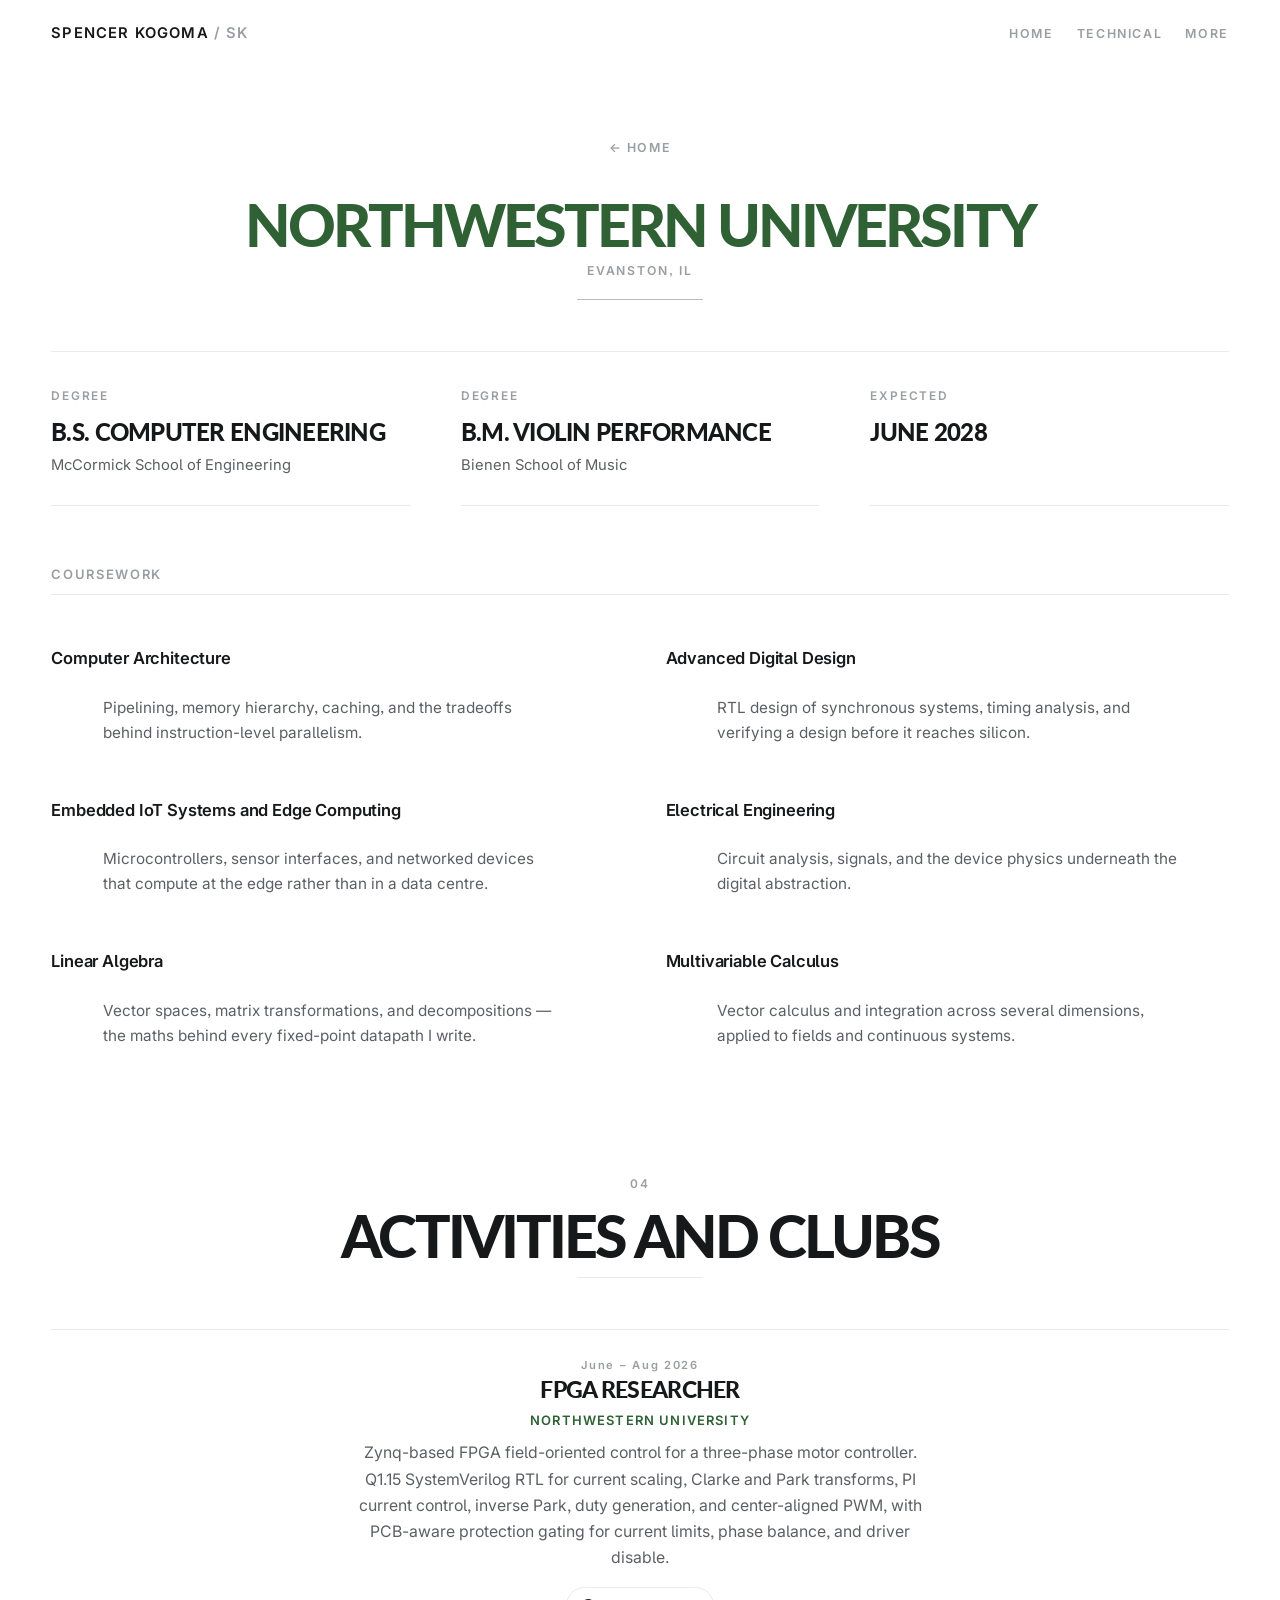
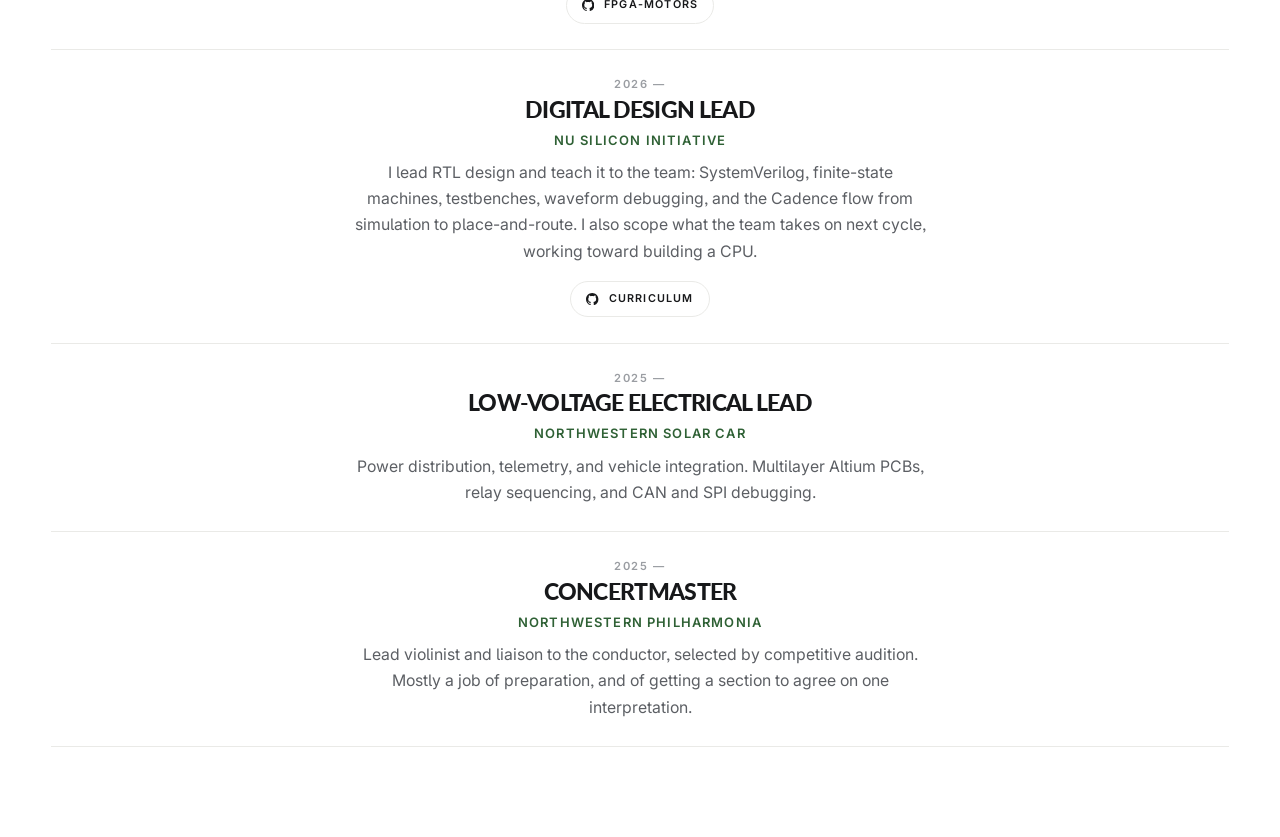
==== background.html @ 60d6af29 "Sharpen the motor-control write-up Name the pipeline explicitly rather than describing it generally," ====
<!DOCTYPE html>
<html lang="en">
<head>
<meta charset="utf-8">
<meta name="viewport" content="width=device-width, initial-scale=1">
<title>Northwestern &amp; Background &mdash; Spencer Kogoma</title>
<meta name="description" content="What Spencer Kogoma studies and does at Northwestern: degrees, GPA, coursework, clubs, and roles.">
<meta name="theme-color" content="#ffffff">
<link rel="icon" href="data:image/svg+xml,%3Csvg xmlns='http://www.w3.org/2000/svg' viewBox='0 0 64 64'%3E%3Crect width='64' height='64' rx='16' fill='%232f6135'/%3E%3Ctext x='32' y='42' font-family='monospace' font-size='24' font-weight='700' fill='%23ffffff' text-anchor='middle'%3ESK%3C/text%3E%3C/svg%3E">
<link rel="preconnect" href="https://fonts.googleapis.com">
<link rel="preconnect" href="https://fonts.gstatic.com" crossorigin>
<link href="https://fonts.googleapis.com/css2?family=Inter:wght@400;500;600;700&family=Lato:wght@700;900&display=swap" rel="stylesheet">
<link rel="stylesheet" href="assets/site.css?v=7656ac37">
</head>
<body>
<div class="bar" aria-hidden="true"><span id="bar"></span></div>

<header class="head" id="head">
  <div class="shell head-in">
    <a href="index.html" class="mark">SPENCER KOGOMA <i>/ SK</i></a>
    <nav aria-label="Sections">
      <a href="index.html#home">Home</a>
      <a href="index.html#technical">Technical</a>
      <a href="index.html#more">More</a>
    </nav>
  </div>
</header>

<main>
  <section class="sec page-sec">
    <div class="shell">
      <a class="back" href="index.html">&larr; Home</a>
    </div>
  </section>

  <section class="sec sec-flush">
    <div class="shell">
      <div class="sec-head nu-head rv">
        <h2>Northwestern University</h2>
        <p class="nu-place">Evanston, IL</p>
        <span class="line"></span>
      </div>

      <div class="edu-grid rv">
        <div class="edu-card">
          <span class="label">Degree</span>
          <h3>B.S. Computer Engineering</h3>
          <p>McCormick School of Engineering</p>
        </div>
        <div class="edu-card">
          <span class="label">Degree</span>
          <h3>B.M. Violin Performance</h3>
          <p>Bienen School of Music</p>
        </div>
        <div class="edu-card">
          <span class="label">Expected</span>
          <h3>June 2028</h3>
        </div>
      </div>

      <div class="nu-block rv">
        <h3 class="nu-sub">Coursework</h3>
        <div class="courses">
          <div class="course">
            <h4>Computer Architecture</h4>
            <p>Pipelining, memory hierarchy, caching, and the tradeoffs behind instruction-level parallelism.</p>
          </div>
          <div class="course">
            <h4>Advanced Digital Design</h4>
            <p>RTL design of synchronous systems, timing analysis, and verifying a design before it reaches silicon.</p>
          </div>
          <div class="course">
            <h4>Embedded IoT Systems and Edge Computing</h4>
            <p>Microcontrollers, sensor interfaces, and networked devices that compute at the edge rather than in a data centre.</p>
          </div>
          <div class="course">
            <h4>Electrical Engineering</h4>
            <p>Circuit analysis, signals, and the device physics underneath the digital abstraction.</p>
          </div>
          <div class="course">
            <h4>Linear Algebra</h4>
            <p>Vector spaces, matrix transformations, and decompositions &mdash; the maths behind every fixed-point datapath I write.</p>
          </div>
          <div class="course">
            <h4>Multivariable Calculus</h4>
            <p>Vector calculus and integration across several dimensions, applied to fields and continuous systems.</p>
          </div>
        </div>
      </div>

    </div>
  </section>

  <section class="sec sec-flush">
    <div class="shell">
      <div class="sec-head rv">
        <span class="label">04</span>
        <h2>Activities and clubs</h2>
        <span class="line"></span>
      </div>

      <ul class="hist rv">
        <li>
          <span class="when">June &ndash; Aug 2026</span>
          <div>
            <h3>FPGA Researcher</h3>
            <p class="org">Northwestern University</p>
            <p>Zynq-based FPGA field-oriented control for a three-phase motor controller. Q1.15 SystemVerilog RTL for current scaling, Clarke and Park transforms, PI current control, inverse Park, duty generation, and center-aligned PWM, with PCB-aware protection gating for current limits, phase balance, and driver disable.</p>
            <a class="gh gh-sm" href="https://github.com/spenchh/fpga-motors" target="_blank" rel="noopener noreferrer"><svg viewBox="0 0 16 16" aria-hidden="true"><path d="M8 0C3.58 0 0 3.58 0 8c0 3.54 2.29 6.53 5.47 7.59.4.07.55-.17.55-.38 0-.19-.01-.82-.01-1.49-2.01.37-2.53-.49-2.69-.94-.09-.23-.48-.94-.82-1.13-.28-.15-.68-.52-.01-.53.63-.01 1.08.58 1.23.82.72 1.21 1.87.87 2.33.66.07-.52.28-.87.51-1.07-1.78-.2-3.64-.89-3.64-3.95 0-.87.31-1.59.82-2.15-.08-.2-.36-1.02.08-2.12 0 0 .67-.21 2.2.82.64-.18 1.32-.27 2-.27s1.36.09 2 .27c1.53-1.04 2.2-.82 2.2-.82.44 1.1.16 1.92.08 2.12.51.56.82 1.27.82 2.15 0 3.07-1.87 3.75-3.65 3.95.29.25.54.73.54 1.48 0 1.07-.01 1.93-.01 2.2 0 .21.15.46.55.38A8.01 8.01 0 0 0 16 8c0-4.42-3.58-8-8-8z"/></svg> fpga-motors</a>
          </div>
        </li>
        <li>
          <span class="when">2026 &mdash;</span>
          <div>
            <h3>Digital Design Lead</h3>
            <p class="org">NU Silicon Initiative</p>
            <p>I lead RTL design and teach it to the team: SystemVerilog, finite-state machines, testbenches, waveform debugging, and the Cadence flow from simulation to place-and-route. I also scope what the team takes on next cycle, working toward building a CPU.</p>
            <a class="gh gh-sm" href="https://github.com/Northwestern-Silicats/digital-design-onboarding" target="_blank" rel="noopener noreferrer"><svg viewBox="0 0 16 16" aria-hidden="true"><path d="M8 0C3.58 0 0 3.58 0 8c0 3.54 2.29 6.53 5.47 7.59.4.07.55-.17.55-.38 0-.19-.01-.82-.01-1.49-2.01.37-2.53-.49-2.69-.94-.09-.23-.48-.94-.82-1.13-.28-.15-.68-.52-.01-.53.63-.01 1.08.58 1.23.82.72 1.21 1.87.87 2.33.66.07-.52.28-.87.51-1.07-1.78-.2-3.64-.89-3.64-3.95 0-.87.31-1.59.82-2.15-.08-.2-.36-1.02.08-2.12 0 0 .67-.21 2.2.82.64-.18 1.32-.27 2-.27s1.36.09 2 .27c1.53-1.04 2.2-.82 2.2-.82.44 1.1.16 1.92.08 2.12.51.56.82 1.27.82 2.15 0 3.07-1.87 3.75-3.65 3.95.29.25.54.73.54 1.48 0 1.07-.01 1.93-.01 2.2 0 .21.15.46.55.38A8.01 8.01 0 0 0 16 8c0-4.42-3.58-8-8-8z"/></svg> Curriculum</a>
          </div>
        </li>
        <li>
          <span class="when">2025 &mdash;</span>
          <div>
            <h3>Low-Voltage Electrical Lead</h3>
            <p class="org">Northwestern Solar Car</p>
            <p>Power distribution, telemetry, and vehicle integration. Multilayer Altium PCBs, relay sequencing, and CAN and SPI debugging.</p>
          </div>
        </li>
        <li>
          <span class="when">2025 &mdash;</span>
          <div>
            <h3>Concertmaster</h3>
            <p class="org">Northwestern Philharmonia</p>
            <p>Lead violinist and liaison to the conductor, selected by competitive audition. Mostly a job of preparation, and of getting a section to agree on one interpretation.</p>
          </div>
        </li>
      </ul>
    </div>
  </section>
</main>


<script src="assets/site.js?v=e14a26b7"></script>
</body>
</html>
---- assets/site.css ----
/* ============================================================
   TOKENS
   ============================================================ */
:root{
  --bg:#ffffff;
  --bg-soft:#fbfbfa;
  --card:#ffffff;
  --panel:#ffffff;
  --panel-strong:#fbfbfa;
  --line:#eaeae7;
  --line-strong:rgba(20,21,18,.16);
  --text:#17181a;
  --text-soft:#5c5f64;
  --text-dim:#9a9da2;
  /* green is an accent, not a theme: hover states, links, status */
  --green:#2f6135;
  --green-deep:#123816;
  --shadow:0 10px 30px rgba(20,21,18,.045);
  --shadow-lift:0 20px 56px rgba(20,21,18,.08);

  --sans:"Inter",system-ui,-apple-system,"Segoe UI",Helvetica,sans-serif;
  --display:"Lato","Inter",system-ui,Helvetica,sans-serif;

  --head-h:4.75rem;
  --shell:78rem;
  --gutter:clamp(1.15rem,4vw,3rem);
  --radius:1.9rem;
  --radius-sm:.875rem;
  --ease:cubic-bezier(.16,1,.3,1);
  --spring:cubic-bezier(.22,1.4,.36,1);
  color-scheme:light;
}

/* ============================================================
   BASE  —  fluid root so every rem-based size tracks the viewport
   ============================================================ */
*,*::before,*::after{box-sizing:border-box}
html{
  font-size:clamp(14.5px,0.42vw + 13.4px,18px);
  scroll-behavior:smooth;
  -webkit-text-size-adjust:100%;
}
body{
  margin:0;
  background:var(--bg);
  color:var(--text);
  font-family:var(--sans);
  font-size:1rem;
  font-feature-settings:"cv05" 1,"ss03" 1;
  line-height:1.7;
  -webkit-font-smoothing:antialiased;
  overflow-x:hidden;
}
h1,h2,h3{margin:0;font-family:var(--sans);font-weight:600;letter-spacing:-.03em;line-height:1.15}
p{margin:0}
ul{margin:0;padding:0;list-style:none}
a{color:inherit;text-decoration:none}
:focus-visible{outline:2px solid var(--green);outline-offset:.25rem;border-radius:.15rem}

.shell{width:100%;max-width:var(--shell);margin-inline:auto;padding-inline:var(--gutter)}

.label{
  font-family:var(--sans);font-size:.66rem;font-weight:600;
  letter-spacing:.15em;text-transform:uppercase;color:var(--text-dim);
}

/* ============================================================
   HEADER
   ============================================================ */
.bar{position:fixed;top:0;left:0;right:0;height:.15rem;z-index:60}
.bar span{display:block;height:100%;width:0;background:var(--green)}

.head{
  position:sticky;top:0;z-index:50;
  background:var(--bg);
  background:color-mix(in srgb,var(--bg) 82%,transparent);
  backdrop-filter:blur(14px) saturate(.9);
  -webkit-backdrop-filter:blur(14px) saturate(.9);
  border-bottom:1px solid transparent;
  transition:border-color .4s var(--ease);
}
.head.on{border-bottom-color:var(--line)}
.head-in{display:flex;align-items:center;gap:clamp(1rem,3vw,1.75rem);min-height:3.75rem;padding-block:.5rem}
.mark{
  font-family:var(--sans);font-size:.82rem;font-weight:600;letter-spacing:.08em;
  margin-right:auto;color:var(--text);white-space:nowrap;
}
.mark i{font-style:normal;color:var(--text-dim)}
.head nav{display:flex;flex-wrap:wrap;gap:clamp(.7rem,1.8vw,1.4rem)}
.head nav a{
  position:relative;
  font-size:.69rem;font-weight:600;letter-spacing:.13em;
  text-transform:uppercase;color:var(--text-dim);
  transition:color .3s var(--ease);
}
.head nav a::after{
  content:"";position:absolute;left:0;right:0;bottom:-.35rem;height:1px;
  background:rgba(23,24,26,.25);transform:scaleX(0);transform-origin:left;
  transition:transform .5s var(--ease);
}
.head nav a:hover,.head nav a[aria-current="true"]{color:var(--text)}
.head nav a:hover::after,.head nav a[aria-current="true"]::after{transform:none}
@media(max-width:46rem){.head nav{display:none}}

/* ============================================================
   HERO
   ============================================================ */
.hero{
  min-height:calc(100vh - var(--head-h));
  min-height:calc(100svh - var(--head-h));
  display:flex;flex-direction:column;justify-content:center;
  padding-block:clamp(1.4rem,5vh,3.5rem);
}
.hero > .shell{width:100%}
.now{
  display:inline-flex;align-items:center;gap:.6rem;background:var(--card);
  font-size:.7rem;font-weight:600;letter-spacing:.12em;
  text-transform:uppercase;color:var(--text-soft);
  padding:.45rem .9rem .45rem .7rem;border:1px solid var(--line);
  border-radius:999px;background:var(--panel);
  transition:border-color .45s var(--ease),color .45s var(--ease),transform .45s var(--spring);
}
.now:hover{border-color:var(--line-strong);color:var(--text);transform:translateY(-.15rem)}
.now img{width:1.15rem;height:1.15rem;border-radius:.25rem;object-fit:contain;background:var(--card)}
.pip{width:.4rem;height:.4rem;border-radius:50%;background:var(--green);flex:none;position:relative}
.pip::after{
  content:"";position:absolute;inset:-.25rem;border-radius:50%;
  border:1px solid var(--green);opacity:.5;
  animation:ping 2.8s var(--ease) infinite;
}
@keyframes ping{0%{transform:scale(.5);opacity:.6}70%{transform:scale(1.7);opacity:0}100%{opacity:0}}

/* name — masked lines, per-character spring reveal */
.name{
  margin-top:clamp(1.4rem,3vw,2.2rem);
  font-family:var(--display);font-weight:900;text-transform:uppercase;
  font-size:clamp(2.7rem,9.5vw,6.6rem);
  letter-spacing:-.055em;line-height:.9;color:var(--text);
}
.name .ln{
  display:block;overflow:hidden;
  /* room for descenders and for the spring overshoot, without adding layout space */
  padding:.22em 0 .2em;margin:-.22em 0 -.2em;
}
.name .ln.dim{color:#c9cbce}
.name .ch{
  display:inline-block;white-space:pre;
  transform:translateY(105%) rotate(5deg);
  transform-origin:0 100%;
  transition:transform 1s var(--spring);
}
.name.go .ch{transform:none}

/* intro + rotating role */
.intro{
  margin-top:clamp(1.4rem,3vw,2.2rem);max-width:46ch;
  font-size:clamp(1rem,.35vw + .95rem,1.2rem);color:var(--text-soft);
}

/* index */
.index{margin-top:clamp(3rem,8vh,5.5rem);border-top:1px solid var(--line)}
.index a{
  position:relative;display:flex;align-items:baseline;gap:clamp(.75rem,2vw,1.2rem);
  padding:clamp(.8rem,2vw,1.15rem) 0;border-bottom:1px solid var(--line);
  transition:padding-left .55s var(--spring);
}
.index a::after,.row-link::after{
  content:"";position:absolute;left:0;bottom:-1px;height:1px;width:100%;
  background:rgba(23,24,26,.18);transform:scaleX(0);transform-origin:left;
  transition:transform .7s var(--ease);
}
.index a:hover::after,.row-link:hover::after{transform:none}
.index a:hover{padding-left:.85rem}
.index .n{
  font-size:.69rem;font-weight:600;letter-spacing:.13em;color:var(--text-dim);flex:none;
  transition:color .4s var(--ease),transform .5s var(--spring);
}
.index a:hover .n{color:var(--green);transform:scale(1.25)}
.index .t{font-size:clamp(1.05rem,1.6vw,1.5rem);letter-spacing:-.02em;margin-right:auto}
.index .d{font-size:.69rem;font-weight:500;letter-spacing:.09em;color:var(--text-dim);text-align:right}
@media(max-width:34rem){.index .d{display:none}}

/* ============================================================
   SECTIONS
   ============================================================ */
.sec{padding-block:clamp(3.8rem,10vh,8rem);scroll-margin-top:4.5rem}
.sec-head{display:flex;align-items:baseline;gap:clamp(.75rem,2vw,1.2rem);margin-bottom:clamp(1.8rem,4vw,2.9rem)}
.sec-head h2{font-family:var(--display);font-weight:900;text-transform:uppercase;font-size:clamp(1.9rem,4.6vw,3.4rem);letter-spacing:-.05em;line-height:.95;color:var(--text)}
.sec-head .label{flex:none;transition:transform .7s var(--spring),color .5s var(--ease)}
.sec-head.in .label{color:var(--green)}
.sec-head .line{flex:1;height:1px;background:var(--line);position:relative;overflow:hidden}
.sec-head .line::after{
  content:"";position:absolute;inset:0;background:rgba(23,24,26,.22);
  transform:scaleX(0);transform-origin:left;
  transition:transform 1.5s var(--ease);
}
.sec-head.in .line::after{transform:none}

.lede{max-width:56ch;color:var(--text-soft);margin-bottom:clamp(1.6rem,3.5vw,2.5rem)}

/* panels */
.panel{
  position:relative;overflow:hidden;
  border:1px solid var(--line);border-radius:var(--radius);
  background:var(--panel);padding:clamp(1.4rem,3.4vw,2.4rem);
  box-shadow:var(--shadow);
  transition:transform .55s var(--spring),box-shadow .55s var(--ease),border-color .45s var(--ease);
}
.panel:hover{transform:translateY(-.3rem);box-shadow:var(--shadow-lift);border-color:var(--line-strong)}
.panel + .panel{margin-top:1.4rem}
.panel-top{display:flex;flex-wrap:wrap;align-items:baseline;gap:.6rem 1.2rem;margin-bottom:1rem}
.panel-top h3{font-size:clamp(1.15rem,2.2vw,1.55rem);letter-spacing:-.03em;margin-right:auto}
.panel p{color:var(--text-soft);max-width:70ch}
.panel p + p{margin-top:.9rem}
.note{
  margin-top:1.4rem;padding-top:1.1rem;border-top:1px solid var(--line);
  font-size:.86rem;line-height:1.8;color:var(--text-dim);
}
.note b{color:var(--text-soft);font-weight:600}

/* disclosure rows */
.rows{border-top:1px solid var(--line)}
.row{border-bottom:1px solid var(--line)}
.row summary{
  position:relative;display:flex;align-items:baseline;gap:clamp(.75rem,2vw,1.2rem);
  padding:clamp(.9rem,2.2vw,1.3rem) 0;cursor:pointer;list-style:none;
  transition:padding-left .55s var(--spring);
}
.row summary::-webkit-details-marker{display:none}
.row summary:hover{padding-left:.85rem}
.row .n{
  font-size:.69rem;font-weight:600;letter-spacing:.13em;color:var(--text-dim);flex:none;
  transition:color .4s var(--ease),transform .5s var(--spring);
}
.row summary:hover .n,.row[open] .n{color:var(--green);transform:scale(1.25)}
.row h3{font-size:clamp(1.02rem,1.7vw,1.35rem);letter-spacing:-.02em;margin-right:auto}
.row .meta{font-size:.69rem;font-weight:500;letter-spacing:.09em;color:var(--text-dim);flex:none}
.row .sign{
  font-size:1rem;color:var(--text-dim);flex:none;line-height:1;
  transition:transform .6s var(--spring),color .4s var(--ease);
}
.row[open] .sign{transform:rotate(135deg) scale(1.15);color:var(--green)}
.row-body{padding:.15rem 0 clamp(1.4rem,3vw,2rem);display:grid;gap:clamp(1.3rem,3vw,1.8rem)}
@media(min-width:54rem){.row-body{grid-template-columns:minmax(0,1.4fr) minmax(0,.85fr);gap:clamp(2rem,4vw,3rem)}}
.row-body p{color:var(--text-soft);max-width:62ch}
.row-body ul.pts{margin-top:1rem;display:grid;gap:.7rem}
.row-body ul.pts li{
  position:relative;padding-left:1.2rem;color:var(--text-soft);font-size:.94rem;line-height:1.7;
}
.row-body ul.pts li::before{
  content:"";position:absolute;left:0;top:.72em;width:.55rem;height:1px;background:var(--line-strong);
}
.spec{display:grid;gap:0;align-content:start}
.spec div{padding:.7rem 0;border-bottom:1px solid var(--line)}
.spec div:first-child{padding-top:0}
.spec dt{font-size:.63rem;font-weight:600;letter-spacing:.13em;text-transform:uppercase;color:var(--text-dim)}
.spec dd{margin:.3rem 0 0;font-size:.9rem;color:var(--text-soft)}
.spec a{color:var(--green);border-bottom:1px solid rgba(47,97,53,.32);word-break:break-word}
.spec a:hover{border-bottom-color:var(--green)}
.out{
  display:inline-flex;align-items:center;gap:.5rem;margin-top:1.4rem;
  font-size:.7rem;font-weight:600;letter-spacing:.12em;text-transform:uppercase;
  color:var(--green);border-bottom:1px solid rgba(47,97,53,.32);padding-bottom:.2rem;
  transition:border-color .4s var(--ease),transform .5s var(--spring);
}
.out:hover{border-bottom-color:var(--green);transform:translateX(.3rem)}

/* stack */
.stack{display:grid;gap:clamp(1.6rem,4vw,2.6rem)}
@media(min-width:40rem){.stack{grid-template-columns:repeat(2,minmax(0,1fr))}}
@media(min-width:58rem){.stack{grid-template-columns:repeat(3,minmax(0,1fr))}}
.stack h3{font-size:.95rem;letter-spacing:-.01em;margin-bottom:.9rem;padding-bottom:.7rem;border-bottom:1px solid var(--line)}
.stack li{font-size:.92rem;line-height:2;color:var(--text-soft)}

/* background */
.hist{border-top:1px solid var(--line)}
.hist li{
  display:grid;gap:.25rem;padding:clamp(1rem,2.4vw,1.4rem) 0;border-bottom:1px solid var(--line);
  transition:padding-left .55s var(--spring);
}
.hist li:hover{padding-left:.85rem}
@media(min-width:48rem){
  .hist li{grid-template-columns:minmax(7rem,9.5rem) minmax(0,1fr);gap:0 clamp(1.4rem,3vw,2.2rem);align-items:baseline}
}
.hist .when{font-size:.69rem;font-weight:600;letter-spacing:.11em;color:var(--text-dim)}
.hist h3{font-size:1rem;letter-spacing:-.01em}
.hist .org{font-size:.78rem;font-weight:600;letter-spacing:.03em;color:var(--text-soft);margin-top:.3rem}
.hist p{margin-top:.6rem;color:var(--text-soft);font-size:.92rem;max-width:64ch}

/* contact */
.contact{padding-block:clamp(4.5rem,12vh,9rem);border-top:1px solid var(--line)}
.contact h2{font-family:var(--display);font-weight:900;text-transform:uppercase;font-size:clamp(2.2rem,6vw,4.2rem);letter-spacing:-.055em;line-height:.92;color:var(--text);margin-top:1.2rem}
.contact p{margin-top:1.4rem;max-width:52ch;color:var(--text-soft)}

footer{padding-block:2rem;border-top:1px solid var(--line)}
.foot{display:flex;flex-wrap:wrap;justify-content:space-between;gap:.75rem}
.foot span{font-size:.69rem;font-weight:500;letter-spacing:.11em;color:var(--text-dim)}

/* ============================================================
   MOTION
   ============================================================ */
.rv{
  opacity:0;transform:translateY(2rem) scale(.985);
  transition:opacity .8s var(--ease),transform .95s var(--spring);
}
.rv.in{opacity:1;transform:none}
.wr > span{
  display:inline-block;opacity:0;transform:translateY(.7em) rotate(2deg);
  transition:opacity .65s var(--ease),transform .8s var(--spring);
}
.wr.in > span{opacity:1;transform:none}

@media(prefers-reduced-motion:reduce){
  html{scroll-behavior:auto}
  .rv,.wr > span{opacity:1;transform:none;transition:none}
  .name .ch{transform:none;transition:none}
  .pip::after{animation:none}
  .rot{height:auto;overflow:visible}
  .rot-i b + b{display:none}
  .rot-i b[data-off]{opacity:1;filter:none}
  *{transition-duration:.01ms!important}
}

/* ============================================================
   ROTATING DISPLAY BAND
   ============================================================ */
.band{
  margin-top:clamp(2.5rem,6vh,4rem);
  text-align:center;
  padding-block:clamp(1.5rem,4vh,2.5rem);
  border-top:1px solid var(--line);
  border-bottom:1px solid var(--line);
}
.band .label{display:block;margin-bottom:clamp(.5rem,1.5vw,.9rem)}
.rot{
  display:inline-block;position:relative;vertical-align:top;
  overflow:hidden;height:1.28em;
  font-size:clamp(2rem,6.4vw,4.3rem);
  font-weight:700;letter-spacing:-.045em;line-height:1.28;
}
.rot-i{display:block;position:relative;transition:transform .62s var(--spring)}
.rot-i b{
  display:block;height:1.28em;line-height:1.28em;font-weight:600;
  padding-inline:.06em;color:var(--green);white-space:nowrap;
  transition:opacity .4s var(--ease),filter .4s var(--ease);
}
.rot-i b[data-off]{opacity:.18;filter:blur(.07em)}

/* ============================================================
   WORK ROWS AS LINKS
   ============================================================ */
.rows{border-top:1px solid var(--line)}
.row-link{
  position:relative;display:flex;align-items:baseline;
  gap:clamp(.75rem,2vw,1.2rem);
  padding:clamp(1rem,2.6vw,1.5rem) 0;
  border-bottom:1px solid var(--line);
  transition:padding-left .55s var(--spring);
}
.row-link::after{
  content:"";position:absolute;left:0;bottom:-1px;height:1px;width:100%;
  background:rgba(23,24,26,.18);transform:scaleX(0);transform-origin:left;
  transition:transform .7s var(--ease);
}
.row-link:hover::after{transform:none}
.row-link:hover{padding-left:.85rem}
.row-link .n{
  font-size:.69rem;font-weight:600;letter-spacing:.13em;color:var(--text-dim);flex:none;
  transition:color .4s var(--ease),transform .5s var(--spring);
}
.row-link:hover .n{color:var(--green);transform:scale(1.25)}
.row-link h3{font-size:clamp(1.05rem,1.9vw,1.45rem);letter-spacing:-.02em;margin-right:auto}
.row-link .meta{font-size:.69rem;font-weight:500;letter-spacing:.09em;color:var(--text-dim);flex:none}
.row-link .ar{
  font-size:.95rem;color:var(--text-dim);flex:none;
  transition:transform .5s var(--spring),color .4s var(--ease);
}
.row-link:hover .ar{transform:translateX(.35rem);color:var(--green)}
@media(max-width:38rem){.row-link .meta{display:none}}


/* ============================================================
   PROJECT PAGES
   ============================================================ */
.back{
  display:inline-flex;align-items:center;gap:.5rem;
  font-size:.69rem;font-weight:600;letter-spacing:.13em;text-transform:uppercase;
  color:var(--text-dim);
  transition:color .4s var(--ease),transform .5s var(--spring);
}
.back:hover{color:var(--green);transform:translateX(-.25rem)}

.ph{padding-block:clamp(2.5rem,8vh,4.5rem) clamp(2rem,5vh,3rem)}
.ph .label{display:block;margin-top:clamp(1.6rem,4vw,2.4rem)}
.ph h1{
  margin-top:.8rem;
  font-family:var(--display);font-weight:900;text-transform:uppercase;
  font-size:clamp(2rem,5.6vw,4rem);
  letter-spacing:-.05em;line-height:.92;color:var(--text);
}
.ph .sub{
  margin-top:clamp(1.1rem,2.5vw,1.6rem);max-width:56ch;
  font-size:clamp(1rem,.35vw + .95rem,1.18rem);color:var(--text-soft);
}
.ph .facts{
  display:grid;gap:clamp(.9rem,2.5vw,1.4rem);
  margin-top:clamp(2rem,5vw,3rem);padding-top:clamp(1.2rem,3vw,1.8rem);
  border-top:1px solid var(--line);
}
@media(min-width:34rem){.ph .facts{grid-template-columns:repeat(2,minmax(0,1fr))}}
@media(min-width:52rem){.ph .facts{grid-template-columns:repeat(4,minmax(0,1fr))}}
.ph .facts dt{font-size:.63rem;font-weight:600;letter-spacing:.13em;text-transform:uppercase;color:var(--text-dim)}
.ph .facts dd{margin:.35rem 0 0;font-size:.92rem;color:var(--text-soft)}

.prose{max-width:68ch;display:grid;gap:clamp(1.4rem,3vw,2rem)}
.prose h2{font-size:clamp(1.25rem,2.6vw,1.8rem);letter-spacing:-.03em;margin-top:clamp(1rem,3vw,2rem)}
.prose p{color:var(--text-soft)}
.prose ul{display:grid;gap:.75rem}
.prose ul li{position:relative;padding-left:1.2rem;color:var(--text-soft);line-height:1.75}
.prose ul li::before{
  content:"";position:absolute;left:0;top:.78em;width:.55rem;height:1px;background:var(--line-strong);
}
.prose code{
  font-family:ui-monospace,SFMono-Regular,Menlo,Consolas,monospace;
  font-size:.86em;color:var(--green);
  background:rgba(47,97,53,.06);padding:.1rem .35rem;border-radius:.25rem;
}
.callout{
  border:1px solid var(--line);border-left:5px solid var(--green-deep);
  border-radius:var(--radius-sm);background:var(--card);background:var(--panel);
  padding:clamp(1rem,2.5vw,1.5rem);
}
.callout p{color:var(--text-soft);font-size:.94rem}
.callout strong{color:var(--text);font-weight:600}

.pager{
  display:flex;flex-wrap:wrap;justify-content:space-between;gap:1rem;
  padding-block:clamp(2rem,5vh,3rem);border-top:1px solid var(--line);
}

.sec-flush{padding-top:0}


/* ============================================================
   CURSOR GLOW + TRAIL
   Adapted from ishikawa.co. Theirs uses mix-blend-mode:screen over a
   near-black page; on white that is a no-op, so this uses multiply
   with a low-alpha green instead.
   ============================================================ */
.cursor-glow{
  position:fixed;top:0;left:0;z-index:1;
  width:39rem;height:39rem;margin:-19.5rem 0 0 -19.5rem;
  border-radius:50%;
  background:radial-gradient(circle,
    rgba(47,97,53,.13) 0%,
    rgba(47,97,53,.07) 38%,
    transparent 70%);
  mix-blend-mode:multiply;
  pointer-events:none;
  opacity:0;
  transition:opacity 700ms ease;
  will-change:transform;
}
.cursor-glow.is-on{opacity:1}

.trail-dot{
  position:fixed;z-index:4;
  border-radius:50%;
  background:rgba(47,97,53,.6);
  mix-blend-mode:multiply;
  pointer-events:none;
  animation:trail-fade 800ms cubic-bezier(.22,.8,.4,1) forwards;
}
@keyframes trail-fade{
  0%{opacity:.5;transform:translate(-50%,-50%) scale(1)}
  100%{
    opacity:0;
    transform:translate(calc(-50% + var(--tx,0px)),calc(-50% + var(--ty,10px))) scale(.15);
  }
}

@media(pointer:coarse){
  .cursor-glow,.trail-dot{display:none}
}
@media(prefers-reduced-motion:reduce){
  .cursor-glow,.trail-dot{display:none}
}

.hero .shell{text-align:center}

/* ============================================================
   CENTRED LAYOUT
   Appended last so these win over the earlier rules, media queries
   included. Long-form article prose on project pages stays left
   aligned; centring a full page of body copy hurts readability.
   ============================================================ */
.name,.intro{text-align:center}
.intro{margin-inline:auto}

.index a{justify-content:center}
.index .t{margin-right:0}
.index .d{display:none}

.sec-head{flex-direction:column;align-items:center;text-align:center;gap:.75rem}
.sec-head .line{width:min(100%,7rem);flex:none;height:1px}
.lede{margin-inline:auto;text-align:center}

.panel{text-align:center}
.panel-top{justify-content:center}
.panel-top h3{margin-right:0}
.panel p{margin-inline:auto}

.rows{text-align:center}
.row-link{justify-content:center}
.row-link h3{margin-right:0}

.stack{text-align:center}
.stack h3{border-bottom:0;padding-bottom:0;margin-bottom:.65rem}

.hist{text-align:center}
.hist li{grid-template-columns:1fr !important;justify-items:center;gap:.3rem}
.hist p{margin-inline:auto}
.hist li:hover{padding-left:0}

.contact .shell > .rv{text-align:center}
.contact p{margin-inline:auto}

.foot{justify-content:center;gap:1.4rem;text-align:center}

/* project pages: centre the header, leave the article body alone */
.ph{text-align:center}
.ph .sub{margin-inline:auto}
.ph .facts{text-align:center;justify-items:center}
.pager{justify-content:center;gap:1.6rem}

/* ============================================================
   BIG CONTACT LINKS
   Label only, at display size. The word slides up on hover and a
   green duplicate rises to replace it; the rule underneath redraws
   in green at the same time.
   ============================================================ */
.big-links{
  margin-top:clamp(2.5rem,7vw,4.5rem);
  display:grid;justify-items:center;
  gap:clamp(.5rem,1.6vw,.85rem);
}
.big-link{
  position:relative;display:inline-block;
  font-family:var(--display);font-weight:900;text-transform:uppercase;
  font-size:clamp(.85rem,2.5vw,1.45rem);
  letter-spacing:-.01em;line-height:1.15;
  padding-bottom:.1em;
  opacity:0;transform:translateY(1.2rem);
  transition:opacity .7s var(--ease),transform .85s var(--spring);
}
.big-links.in .big-link{opacity:1;transform:none}
.big-links.in .big-link:nth-child(2){transition-delay:.09s}
.big-links.in .big-link:nth-child(3){transition-delay:.18s}

/* the resting rule, so it reads as clickable before any hover */
.big-link::after{
  content:"";position:absolute;left:0;right:0;bottom:0;
  height:.055em;background:var(--line-strong);
}
/* and the green rule that draws over it */
.big-link::before{
  content:"";position:absolute;left:0;right:0;bottom:0;z-index:1;
  height:.055em;background:var(--green);
  transform:scaleX(0);transform-origin:left;
  transition:transform .7s var(--ease);
}
.big-link:hover::before,.big-link:focus-visible::before{transform:none}

.bl-mask{display:block;position:relative;overflow:hidden}
.bl-a{display:block;transition:transform .7s var(--spring)}
.bl-b{
  position:absolute;inset:0;display:block;color:var(--green);
  transform:translateY(100%);
  transition:transform .7s var(--spring);
}
.big-link:hover .bl-a,.big-link:focus-visible .bl-a{transform:translateY(-100%)}
.big-link:hover .bl-b,.big-link:focus-visible .bl-b{transform:translateY(0)}

.bl-ar{
  position:absolute;left:100%;bottom:.22em;margin-left:.22em;
  font-size:.3em;line-height:1;color:var(--green);
  opacity:0;transform:translateX(-.45em);
  transition:opacity .45s var(--ease),transform .6s var(--spring);
}
.big-link:hover .bl-ar,.big-link:focus-visible .bl-ar{opacity:1;transform:none}
@media(max-width:44rem){.bl-ar{display:none}}

@media(prefers-reduced-motion:reduce){
  .big-link{opacity:1;transform:none}
  .bl-a,.bl-b,.bl-ar{transition:none}
  .big-link:hover .bl-a{transform:none}
  .bl-b{display:none}
}

/* ============================================================
   SIDE RAIL  —  contents and scroll progress in one fixed column
   ============================================================ */
.rail{
  position:fixed;z-index:40;
  right:clamp(1.1rem,2.6vw,2.4rem);top:50%;
  transform:translateY(-50%);
  display:flex;flex-direction:column;
  gap:clamp(.85rem,2.2vh,1.5rem);
}
.rail-track{
  position:absolute;right:.575rem;top:.35rem;bottom:.35rem;
  width:1px;background:var(--line-strong);opacity:.45;
}
.rail-fill{
  position:absolute;inset:0;background:var(--green);
  transform:scaleY(0);transform-origin:top;
}
.rail a{
  position:relative;display:flex;align-items:center;justify-content:flex-end;
  gap:.55rem;padding-right:1.35rem;
  font-size:.63rem;font-weight:600;letter-spacing:.13em;text-transform:uppercase;
  color:var(--text-dim);
  transition:color .4s var(--ease);
}
.rail a::after{
  content:"";position:absolute;right:.35rem;
  width:.45rem;height:.45rem;border-radius:50%;
  background:var(--bg);border:1px solid var(--line-strong);
  transition:background .4s var(--ease),border-color .4s var(--ease),transform .55s var(--spring);
}
.rail .rail-t{
  opacity:0;transform:translateX(.55rem);white-space:nowrap;
  transition:opacity .45s var(--ease),transform .55s var(--ease);
}
.rail:hover .rail-t,.rail a:focus-visible .rail-t{opacity:1;transform:none}
.rail a:hover{color:var(--text)}
.rail a:hover::after{border-color:var(--green);transform:scale(1.25)}
.rail a[aria-current="true"]{color:var(--text)}
.rail a[aria-current="true"] .rail-t{opacity:1;transform:none}
.rail a[aria-current="true"]::after{
  background:var(--green);border-color:var(--green);
  transform:scale(1.4);
}
@media(max-width:64rem){.rail{display:none}}

@media(prefers-reduced-motion:reduce){
  .rail .rail-t{opacity:1;transform:none}
}

/* ============================================================
   CODE EXCERPTS
   ============================================================ */
.code{
  margin:0;text-align:left;
  border:1px solid var(--line);border-radius:var(--radius-sm);
  background:var(--bg-soft);overflow:hidden;
}
.code figcaption{
  display:flex;flex-wrap:wrap;justify-content:space-between;gap:.5rem 1rem;
  padding:.7rem 1rem;border-bottom:1px solid var(--line);
  font-size:.6rem;font-weight:600;letter-spacing:.13em;text-transform:uppercase;
  color:var(--text-dim);
}
.code pre{
  margin:0;padding:1rem 1.1rem;overflow-x:auto;
  font-family:ui-monospace,SFMono-Regular,Menlo,Consolas,monospace;
  font-size:.76rem;line-height:1.8;color:var(--text-soft);
  -webkit-overflow-scrolling:touch;
}
.code code{background:none;padding:0;color:inherit;font-size:inherit}

.gh{
  display:inline-flex;align-items:center;gap:.55rem;margin-top:1.1rem;
  padding:.6rem 1.05rem;border-radius:999px;
  border:1px solid var(--line-strong);
  font-size:.68rem;font-weight:600;letter-spacing:.1em;text-transform:uppercase;
  color:var(--text);
  transition:background .4s var(--ease),color .4s var(--ease),border-color .4s var(--ease),transform .5s var(--spring);
}
.gh svg{width:1.15em;height:1.15em;fill:currentColor;flex:none}
.gh:hover{background:var(--green);color:#fff;border-color:var(--green);transform:translateY(-.12rem)}

/* code tokens — green for keywords, deeper green for literals */
.code .tk{color:var(--green);font-weight:600}
.code .tn{color:var(--green-deep);font-weight:500}
.code .tp{color:var(--text-dim)}
.code .tc{color:var(--text-dim);font-style:italic}

/* smaller GitHub chip, for use inside list entries */
.gh-sm{
  margin-top:.9rem;padding:.45rem .85rem;
  font-size:.6rem;letter-spacing:.11em;
  border-color:var(--line);
}
.hist .gh-sm{margin-inline:auto}

/* ============================================================
   WAVEFORM CANVAS
   A scrolling timing diagram: clock, valid strobe, and a data bus.
   ============================================================ */
.wave{
  margin-top:clamp(1.6rem,4vh,2.6rem);
  width:100%;
  border-top:1px solid var(--line);
  border-bottom:1px solid var(--line);
  padding-block:clamp(.7rem,2vh,1.1rem);
}
.wave canvas{
  display:block;width:100%;
  height:clamp(4.2rem,10vh,6.2rem);
}

/* ============================================================
   ONE SECTION PER SCREEN
   Each section fills the viewport and the scroll snaps to it, so a
   reader lands on one idea at a time. Snapping is switched off when a
   viewport is too short to hold a section, so nothing gets trapped.
   ============================================================ */
html{scroll-padding-top:var(--head-h)}
.snapping{scroll-snap-type:y mandatory;scroll-behavior:smooth}
.snap{
  min-height:100vh;
  min-height:100svh;
  scroll-snap-align:start;
  scroll-snap-stop:always;
  display:flex;flex-direction:column;justify-content:center;
  padding-block:clamp(4.5rem,10vh,7rem);
}
.snap > .shell{width:100%}
@media(max-height:38rem){
  .snapping{scroll-snap-type:none}
  .snap{min-height:0;padding-block:clamp(3rem,8vh,5rem)}
}
@media(prefers-reduced-motion:reduce){.snapping{scroll-snap-type:none}}

/* sections animate every time they are landed on, not just once */
.snap .rv{transition-duration:.75s,.9s}

/* ---------- home ---------- */
.hero .name{margin-top:0}
.hero .intro{margin-top:clamp(1.1rem,2.5vw,1.6rem)}


/* ---------- focus ---------- */
.focus .band{border:0;padding-block:0;margin-top:0}
.focus .wave{margin-top:clamp(2.5rem,7vh,4.5rem)}

/* ---------- now ---------- */
.now-grid{display:grid;gap:clamp(1rem,2.5vw,1.6rem)}
@media(min-width:56rem){.now-grid{grid-template-columns:repeat(2,minmax(0,1fr));align-items:start}}
.now-grid .panel + .panel{margin-top:0}

/* ---------- work rows, with a line of context ---------- */
.row-link{align-items:flex-start;gap:clamp(.9rem,2.5vw,1.6rem)}
.row-link .row-body{display:flex;flex-direction:column;gap:.3rem;text-align:center}
.row-link .row-title{
  font-family:var(--display);font-weight:900;text-transform:uppercase;
  font-size:clamp(1rem,2.2vw,1.6rem);letter-spacing:-.035em;line-height:1.05;
  color:var(--text);
}
.row-link .row-desc{font-size:.86rem;color:var(--text-soft);line-height:1.6;max-width:46ch}
.row-link .n{padding-top:.35rem}
.row-link .ar{padding-top:.3rem}
.rows{border-top:1px solid var(--line)}

/* ---------- background, simplified ---------- */
.hist li{
  padding-block:clamp(.9rem,2.4vw,1.4rem);
  gap:.15rem;
}
.hist .when{
  font-size:.62rem;letter-spacing:.15em;color:var(--text-dim);
  display:block;margin-bottom:.35rem;
}
.hist h3{
  font-family:var(--display);font-weight:900;text-transform:uppercase;
  font-size:clamp(.95rem,1.9vw,1.3rem);letter-spacing:-.03em;line-height:1.1;
}
.hist .org{
  font-size:.72rem;font-weight:600;letter-spacing:.09em;text-transform:uppercase;
  color:var(--green);margin-top:.4rem;
}
.hist p{margin-top:.5rem;font-size:.88rem;max-width:58ch;line-height:1.65}
@media(min-width:48rem){
  .hist li{grid-template-columns:minmax(5.5rem,7rem) minmax(0,1fr);align-items:baseline}
  .hist .when{margin-bottom:0}
}

/* ============================================================
   HERO AT SCALE
   The opening screen was reading small on phones, where the type was
   leaning on rem while the viewport did the shrinking. These sizes
   lead with vw so the hero grows to fill a small screen too.
   ============================================================ */
.hero{padding-block:clamp(4.5rem,9vh,6rem) 0;justify-content:space-between}
.hero > .shell{flex:1;display:flex;flex-direction:column;justify-content:center}

.name{
  font-size:clamp(3.4rem,15vw,7.4rem);
  letter-spacing:-.055em;line-height:.88;
}
.hero .intro{
  font-size:clamp(.95rem,3.4vw,1.15rem);
  max-width:34ch;margin-inline:auto;
}
.hero .band{
  margin-top:clamp(1.6rem,5vh,2.6rem);
  border:0;padding-block:0;
}
.hero .band .label{
  font-size:clamp(.62rem,2.2vw,.72rem);
  margin-bottom:clamp(.35rem,1.4vw,.7rem);
}
.hero .rot{
  font-size:clamp(1.85rem,8.4vw,4rem);
  font-weight:700;letter-spacing:-.045em;
}
.hero .big-links{margin-top:clamp(1.8rem,5vh,3rem)}
.hero .big-link{font-size:clamp(1.05rem,4.4vw,1.6rem)}

/* waveform runs edge to edge at the foot of the hero */
.wave{
  width:100vw;margin-left:calc(50% - 50vw);
  margin-top:clamp(1.6rem,4vh,2.6rem);
  border-bottom:0;
  padding-block:clamp(.5rem,1.6vh,1rem);
}
.wave canvas{height:clamp(5rem,13vh,8rem)}

/* ============================================================
   TECHNICAL CONVEYOR
   Two identical rows translate as one track; at -50% the second row
   sits exactly where the first began, so the loop has no seam.
   ============================================================ */
.belt{
  width:100vw;margin-left:calc(50% - 50vw);
  margin-top:clamp(1.6rem,4vh,2.6rem);
  overflow:hidden;
  -webkit-mask-image:linear-gradient(90deg,transparent,#000 7%,#000 93%,transparent);
  mask-image:linear-gradient(90deg,transparent,#000 7%,#000 93%,transparent);
}
.belt-track{display:flex;width:max-content;animation:belt 46s linear infinite}
.belt:hover .belt-track{animation-play-state:paused}
@keyframes belt{from{transform:translateX(0)}to{transform:translateX(-50%)}}
.belt-row{display:flex;align-items:center}
.belt-item{
  display:flex;align-items:center;gap:.65rem;
  padding-inline:clamp(.9rem,2.2vw,1.7rem);
}
.belt-ico{
  flex:none;display:grid;place-items:center;
  width:2.35rem;height:2.35rem;border-radius:.7rem;
  border:1px solid var(--line);background:var(--bg);
  transition:border-color .4s var(--ease),transform .5s var(--spring);
}
.belt-item:hover .belt-ico{border-color:var(--green);transform:translateY(-.15rem)}
.belt-ico svg{width:1.2rem;height:1.2rem;fill:var(--green)}
.belt-ico span{
  font-size:.66rem;font-weight:700;letter-spacing:.01em;color:var(--green);
  text-transform:uppercase;
}
.belt-name{
  font-size:.78rem;font-weight:600;letter-spacing:.08em;text-transform:uppercase;
  color:var(--text-soft);white-space:nowrap;
}
@media(prefers-reduced-motion:reduce){
  .belt{overflow-x:auto;-webkit-mask-image:none;mask-image:none}
  .belt-track{animation:none}
  .belt-row + .belt-row{display:none}
}

/* Northwestern, as a link */
.uni{
  color:var(--text);font-weight:600;
  border-bottom:1px solid var(--green);
  transition:color .35s var(--ease),border-color .35s var(--ease);
}
.uni:hover{color:var(--green)}

/* sub-pages: no snapping, room to breathe */
.page-sec{padding-block:clamp(1.5rem,5vh,2.5rem) 0;text-align:center}
.sec-flush{padding-top:clamp(1.5rem,4vh,2.5rem)}

/* --- hero children centre properly inside the flex column --- */
.hero > .shell{align-items:center}
.hero > .shell > *{max-width:100%}
.hero .name,.hero .intro,.hero .big-links{width:100%}

/* --- the band now introduces the conveyor --- */
.sec .band{
  border:0;padding-block:0;
  margin-top:clamp(.6rem,2vh,1.2rem);
  margin-bottom:clamp(.4rem,1.5vh,1rem);
}

/* --- Northwestern block --- */
.edu-grid{display:grid;gap:1px;background:var(--line);border:1px solid var(--line);border-radius:var(--radius-sm);overflow:hidden}
@media(min-width:36rem){.edu-grid{grid-template-columns:repeat(2,minmax(0,1fr))}}
@media(min-width:60rem){.edu-grid{grid-template-columns:repeat(3,minmax(0,1fr))}}
.edu-card{background:var(--bg);padding:clamp(1.1rem,2.6vw,1.6rem)}
.edu-card h3{
  font-family:var(--display);font-weight:900;text-transform:uppercase;
  font-size:clamp(1rem,2vw,1.35rem);letter-spacing:-.03em;line-height:1.1;margin-top:.5rem;
}
.edu-card p{margin-top:.4rem;font-size:.82rem;color:var(--text-soft)}
.edu-cols{display:grid;gap:clamp(1.6rem,4vw,2.6rem);margin-top:clamp(1.8rem,4vw,2.6rem)}
@media(min-width:44rem){.edu-cols{grid-template-columns:repeat(2,minmax(0,1fr))}}
.edu-cols h3{
  font-size:.72rem;font-weight:600;letter-spacing:.13em;text-transform:uppercase;
  color:var(--text-dim);padding-bottom:.7rem;border-bottom:1px solid var(--line);margin-bottom:.8rem;
}
.edu-cols li{font-size:.9rem;line-height:2;color:var(--text-soft)}

/* --- hero: keep the whole waveform on screen --- */
.hero{padding-block:clamp(3.5rem,7vh,5rem) 0}
.hero > .shell{min-height:0}
.wave{flex:none;margin-top:clamp(1rem,3vh,2rem)}
.wave canvas{height:clamp(3.8rem,9vh,6rem)}

/* the band now closes the Technical screen, under the conveyor */
.sec .belt + .shell .band{margin-top:clamp(1.4rem,4vh,2.4rem);margin-bottom:0}

/* ============================================================
   HIDE THE NATIVE SCROLLBAR
   The rail already reports position, so the browser's own bar is
   redundant. Scrolling itself is untouched.
   ============================================================ */
html{scrollbar-width:none;-ms-overflow-style:none}
html::-webkit-scrollbar,body::-webkit-scrollbar{width:0;height:0;display:none}

/* ============================================================
   FLAT PANELS
   The rounded, shadowed card is a template tell. These are separated
   by a rule and by space instead.
   ============================================================ */
.panel{
  border:0;border-top:1px solid var(--line);border-radius:0;
  background:none;box-shadow:none;
  padding:clamp(1.4rem,3.5vw,2.2rem) 0 0;
  overflow:visible;
}
.panel:hover{transform:none;box-shadow:none;border-color:var(--line)}
.panel::before{display:none}
.panel + .panel{margin-top:clamp(1.6rem,4vw,2.4rem)}
.now-grid{gap:clamp(1.6rem,4vw,3rem)}
@media(min-width:56rem){.now-grid{gap:clamp(2rem,4vw,3.4rem)}}
.panel-top{margin-bottom:.9rem}
.note{border-top:0;padding-top:.9rem;margin-top:1rem}

/* the Northwestern cards lose their frame for the same reason */
.edu-grid{
  background:none;border:0;border-top:1px solid var(--line);border-radius:0;
  gap:0;
}
.edu-card{
  background:none;
  padding:clamp(1.1rem,2.6vw,1.5rem) 0;
  border-bottom:1px solid var(--line);
}
@media(min-width:36rem){
  .edu-grid{column-gap:clamp(1.5rem,4vw,3rem)}
}

/* the band, opening a sub-page */
.page-intro{padding-block:clamp(1.5rem,5vh,2.5rem) 0}
.page-intro .band{border:0;padding-block:0;margin:0}

/* ============================================================
   SNAPPING, ON THE ACTUAL SCROLL CONTAINER
   This was previously set on <body>, which is not the scroller, so it
   never took effect. scroll-snap-stop:always is what makes a section
   hold before the next one is allowed.
   ============================================================ */
html.snapping{scroll-snap-type:y mandatory;scroll-behavior:smooth}
@media(max-height:38rem){html.snapping{scroll-snap-type:none}}
@media(prefers-reduced-motion:reduce){html.snapping{scroll-snap-type:none}}

/* ============================================================
   HERO FITS ONE SCREEN
   Sizes are capped by viewport height as well as width, so on a short
   laptop window the type shrinks rather than pushing the waveform off
   the bottom of the first screen.
   ============================================================ */
.hero{
  /* the sticky header sits in the flow above this, so a full 100svh
     would end one header-height below the fold and take the waveform
     with it */
  height:calc(100vh - var(--head-h));
  height:calc(100svh - var(--head-h));
  min-height:0;
  padding-block:clamp(1.2rem,3.5vh,2.6rem) 0;
  justify-content:space-between;
}
.hero > .shell{flex:1 1 auto;min-height:0;justify-content:center}
.name{
  font-size:clamp(2.4rem,min(14vw,10.5vh),7rem);
  line-height:.88;
}
.hero .intro{
  font-size:clamp(.9rem,min(3.4vw,2vh),1.1rem);
  margin-top:clamp(.7rem,1.8vh,1.3rem);
}
.hero .big-links{margin-top:clamp(1rem,3vh,2.2rem);gap:clamp(.35rem,1.1vh,.7rem)}
.hero .big-link{font-size:clamp(.95rem,min(4.2vw,2.7vh),1.5rem)}
.wave{flex:none;margin-top:clamp(.7rem,2vh,1.6rem)}
.wave canvas{height:clamp(3.2rem,8vh,5.5rem)}
@media(max-height:38rem){
  .hero{height:auto;min-height:0;padding-block:clamp(2rem,6vh,3.5rem)}
}
.snap:not(.hero){
  min-height:calc(100vh - var(--head-h));
  min-height:calc(100svh - var(--head-h));
}

/* ============================================================
   NORTHWESTERN PAGE
   ============================================================ */
.nu-head{flex-direction:column;align-items:center;gap:.45rem}
.nu-head h2{color:var(--green)}
.nu-place{
  font-size:.68rem;font-weight:600;letter-spacing:.15em;text-transform:uppercase;
  color:var(--text-dim);
}
.nu-head .line{width:min(100%,7rem);margin-top:.5rem}

.nu-block{margin-top:clamp(2.2rem,5vw,3.4rem)}
.nu-sub{
  font-size:.72rem;font-weight:600;letter-spacing:.13em;text-transform:uppercase;
  color:var(--text-dim);padding-bottom:.7rem;border-bottom:1px solid var(--line);
  margin-bottom:clamp(1rem,2.5vw,1.5rem);
}

.courses{display:grid;gap:clamp(1.1rem,2.6vw,1.6rem)}
@media(min-width:44rem){.courses{grid-template-columns:repeat(2,minmax(0,1fr));column-gap:clamp(2rem,4vw,3rem)}}
.course h4{
  font-size:.92rem;font-weight:600;letter-spacing:-.01em;color:var(--text);
}
.course p{margin-top:.35rem;font-size:.85rem;line-height:1.65;color:var(--text-soft);max-width:46ch;margin-inline:auto}

/* dropdowns */
.drops{border-top:1px solid var(--line)}
.drop{border-bottom:1px solid var(--line)}
.drop summary{
  display:flex;align-items:baseline;justify-content:center;
  gap:clamp(.6rem,2vw,1.1rem);
  padding:clamp(.85rem,2.2vw,1.2rem) 0;
  cursor:pointer;list-style:none;
  transition:padding-left .5s var(--spring);
}
.drop summary::-webkit-details-marker{display:none}
.drop summary:hover{padding-left:.7rem}
.drop-t{
  font-family:var(--display);font-weight:900;text-transform:uppercase;
  font-size:clamp(.92rem,1.9vw,1.2rem);letter-spacing:-.03em;color:var(--text);
}
.drop-r{
  font-size:.66rem;font-weight:600;letter-spacing:.12em;text-transform:uppercase;
  color:var(--text-dim);
}
.drop-s{
  font-size:.95rem;color:var(--text-dim);line-height:1;
  transition:transform .55s var(--spring),color .4s var(--ease);
}
.drop[open] .drop-s{transform:rotate(135deg);color:var(--green)}
.drop[open] .drop-t{color:var(--green)}
.drop-body{padding:0 0 clamp(1rem,2.5vw,1.5rem)}
.drop-body p{font-size:.88rem;line-height:1.7;color:var(--text-soft);max-width:56ch;margin-inline:auto}

/* ============================================================
   CENTRING THE SNAPPED SECTIONS
   The sticky header overlays the top of each snapped section, so
   padding split evenly left the content group sitting low. These
   sections carry a shorter top pad to compensate, and the heading and
   conveyor are treated as one centred group.
   ============================================================ */
.snap:not(.hero){
  justify-content:center;
  padding-block:clamp(1.5rem,4vh,3rem) clamp(3rem,7vh,5rem);
}
.snap:not(.hero) > .shell{flex:none}
.snap .sec-head{margin-bottom:clamp(1.2rem,3vh,2rem)}
.sec .belt{margin-top:clamp(.8rem,2.5vh,1.6rem)}
.snap .lede{margin-bottom:clamp(1.2rem,3vh,2rem)}

/* ============================================================
   SNAP GEOMETRY, CORRECTED
   The header was sticky, so it occupied flow space and every section
   started one header-height down. Snap points drifted by that amount:
   the previous section's foot stayed visible and the next section's
   content sat low. Taking the header out of flow makes each section
   exactly one viewport, so a snap point is a clean screen.
   ============================================================ */
.head{position:fixed;top:0;left:0;right:0}
html{scroll-padding-top:0}

.snap,.snap:not(.hero){
  height:100vh;
  height:100svh;
  min-height:0;
  padding-block:calc(var(--head-h) + clamp(.6rem,2vh,1.4rem)) clamp(1rem,3vh,2rem);
  justify-content:center;
}
.hero{
  padding-block:calc(var(--head-h) + clamp(.4rem,1.5vh,1rem)) 0;
  justify-content:space-between;
}
@media(max-height:38rem){
  .snap,.snap:not(.hero),.hero{
    height:auto;min-height:0;
    padding-block:calc(var(--head-h) + 1.5rem) 2.5rem;
  }
}

/* pages that do not snap still need clearance under the fixed header */
html:not(.snapping) body{padding-top:var(--head-h)}

/* ============================================================
   THE ACTUAL OFF-CENTRE CAUSE
   .sec carries scroll-margin-top:4.5rem, meant for anchor jumps on the
   sub-pages. Technical and More also carry .sec, and scroll-margin
   expands an element's snap area, so the browser stopped 4.5rem short
   and their content sat that much lower. The hero has no .sec class,
   which is why it alone looked right. Snapped sections take no scroll
   margin; the fixed header is already handled by their padding.
   ============================================================ */
.snap{scroll-margin:0}

/* the conveyor points at where the tools are actually used */
.see-wrap{text-align:center;margin-top:clamp(1.2rem,3.5vh,2.2rem)}
.see-wrap .out{margin-top:0}

/* the chip also carries stroke-drawn icons, not just filled marks */
.gh svg[stroke]{fill:none;stroke:currentColor}

/* ============================================================
   MOBILE
   Two problems, both specific to touch:

   1. Sections were sized in svh, the viewport with browser chrome
      showing. When the address bar collapses mid-scroll the viewport
      grows, so every snap point below shifts and a section lands off
      centre until you nudge it. dvh tracks the live viewport instead,
      so the snap points stay put.

   2. The rail was hidden below 64rem. It now shows as dots only, with
      the labels and numbers dropped so it stays out of the way.
   ============================================================ */
@media(pointer:coarse){
  .snap,.snap:not(.hero){height:100dvh}
  .hero{height:calc(100dvh - var(--head-h))}
}

@media(max-width:64rem){
  .rail{
    display:flex;
    right:clamp(.55rem,2.2vw,1rem);
    gap:clamp(.6rem,1.8vh,.95rem);
    padding-right:.8rem;
  }
  .rail-t,.rail-n{display:none}
  .rail a{width:.9rem;height:.9rem}
  .rail a::after{right:.22rem;width:.42rem;height:.42rem}
  .rail-track{right:.42rem;top:.25rem;bottom:.25rem}
}

/* the rail reports position on every size now, so the top bar stands down */
.has-rail .bar{display:none}

/* the conveyor clips for its loop, so the hover lift needs room inside
   the clip box or the top of the tile is cut off */
.belt{padding-block:.6rem}
.belt-item:hover .belt-ico{transform:translateY(-.12rem)}

/* org mark beside a panel heading */
.panel-org{display:flex;align-items:center;justify-content:center;gap:.55rem;flex-wrap:wrap}
.panel-mark{height:clamp(1.1rem,2.6vw,1.45rem);width:auto;display:block}

/* a drawn glyph stands in where a project has no logo, at the same
   weight as an org mark so the two panels read as a pair */
.panel-glyph{
  fill:none;stroke:var(--green);stroke-width:2;
  stroke-linecap:round;stroke-linejoin:round;
  height:clamp(.85rem,2vw,1.05rem);width:auto;
}

/* the source button, sitting with the page header */
.ph-cta{margin-top:clamp(1.2rem,3vw,1.8rem)}
.ph-cta .gh{margin-top:0}

/* keep the pager on one line: back on the left, next on the right */
.pager{
  display:flex;flex-wrap:nowrap;align-items:center;
  justify-content:space-between;gap:clamp(1rem,4vw,2.5rem);
}
.pager .back,.pager .out{margin-top:0;flex:0 1 auto}
@media(max-width:34rem){
  .pager{flex-wrap:wrap;justify-content:center;gap:.9rem}
}
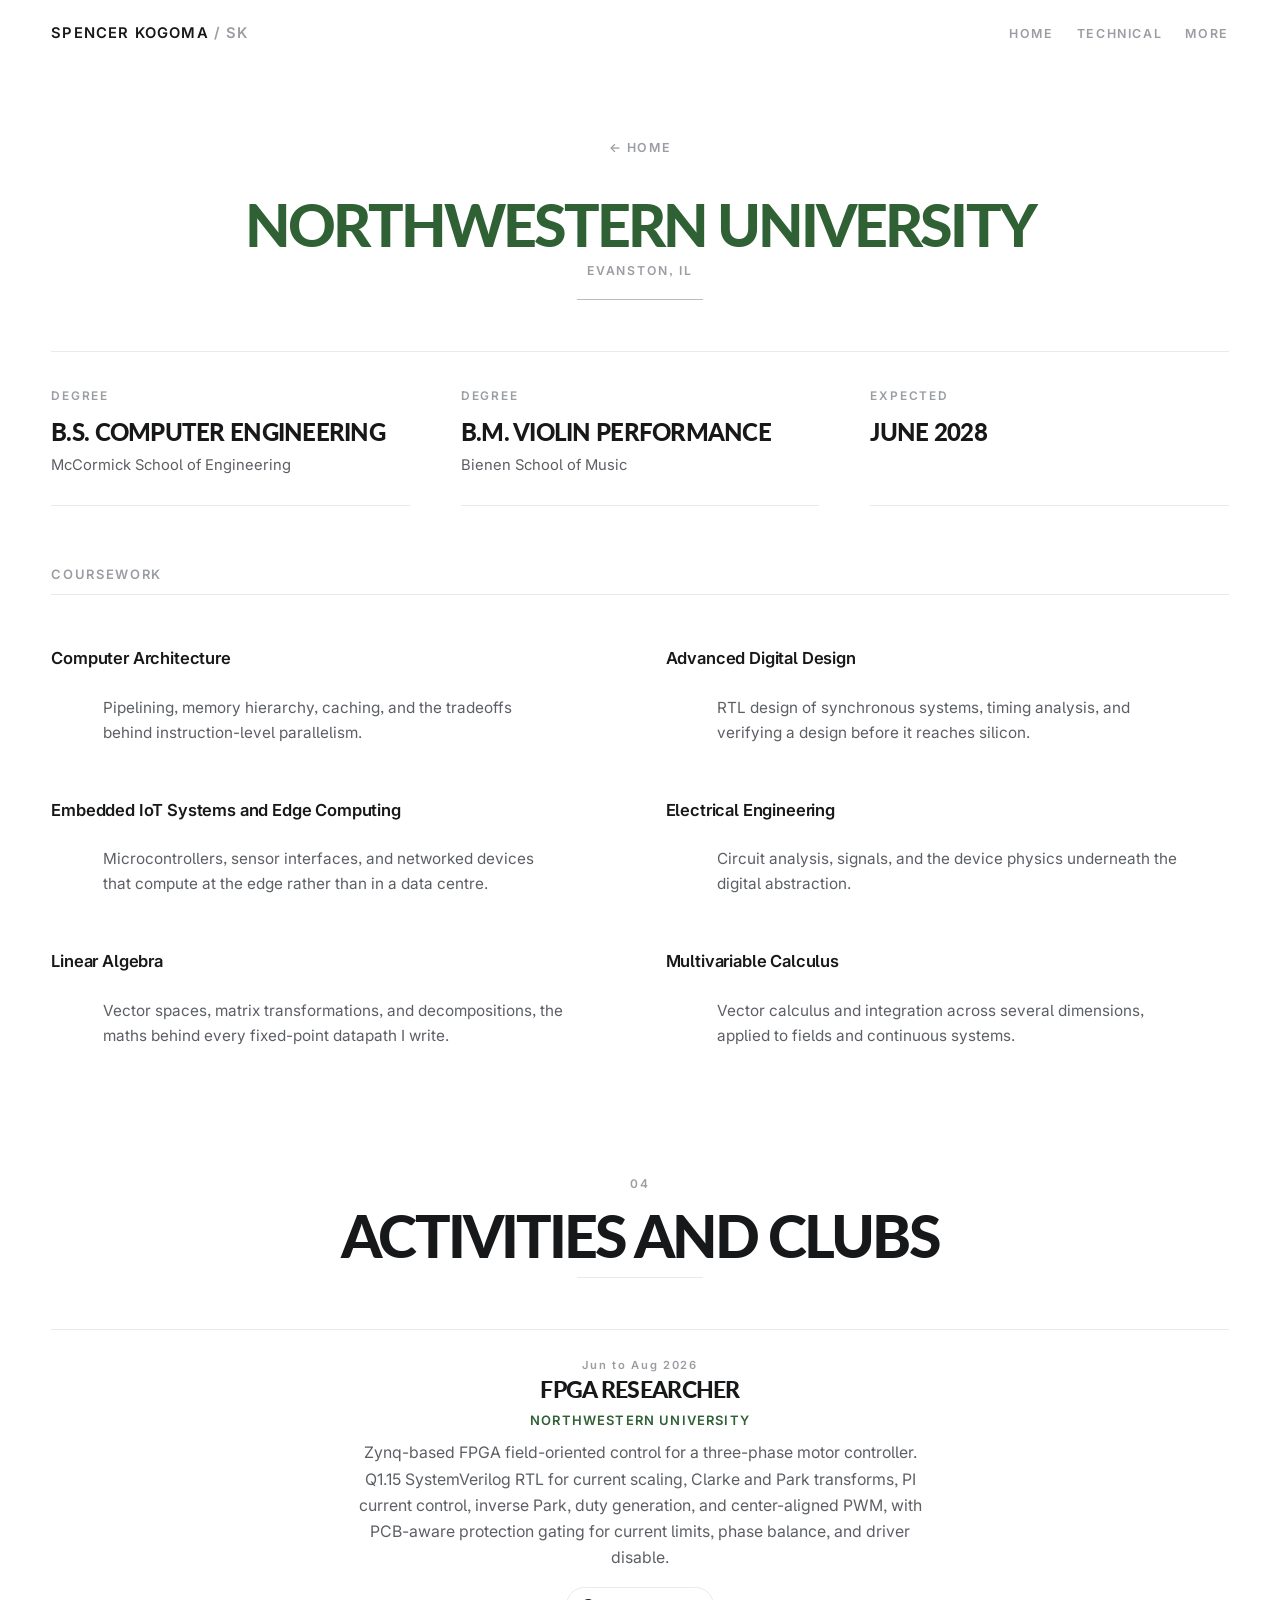
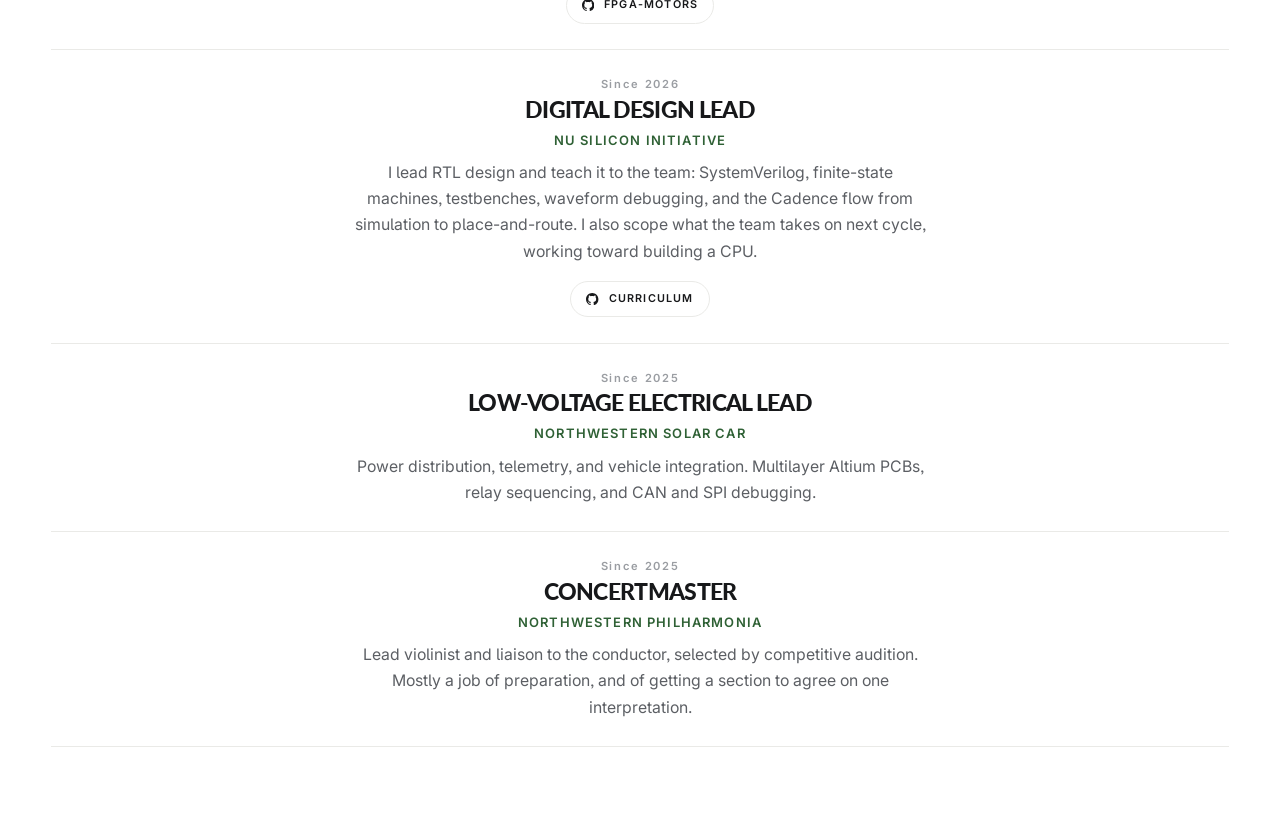
==== commit 447f03ec: "Remove every em dash and mark the motor control completed - Replace all sixteen em dashes. Page titl" ====
--- a/background.html
+++ b/background.html
@@ -3,7 +3,7 @@
 <head>
 <meta charset="utf-8">
 <meta name="viewport" content="width=device-width, initial-scale=1">
-<title>Northwestern &amp; Background &mdash; Spencer Kogoma</title>
+<title>Northwestern / Spencer Kogoma</title>
 <meta name="description" content="What Spencer Kogoma studies and does at Northwestern: degrees, GPA, coursework, clubs, and roles.">
 <meta name="theme-color" content="#ffffff">
 <link rel="icon" href="data:image/svg+xml,%3Csvg xmlns='http://www.w3.org/2000/svg' viewBox='0 0 64 64'%3E%3Crect width='64' height='64' rx='16' fill='%232f6135'/%3E%3Ctext x='32' y='42' font-family='monospace' font-size='24' font-weight='700' fill='%23ffffff' text-anchor='middle'%3ESK%3C/text%3E%3C/svg%3E">
@@ -79,7 +79,7 @@
           </div>
           <div class="course">
             <h4>Linear Algebra</h4>
-            <p>Vector spaces, matrix transformations, and decompositions &mdash; the maths behind every fixed-point datapath I write.</p>
+            <p>Vector spaces, matrix transformations, and decompositions, the maths behind every fixed-point datapath I write.</p>
           </div>
           <div class="course">
             <h4>Multivariable Calculus</h4>
@@ -101,7 +101,7 @@
 
       <ul class="hist rv">
         <li>
-          <span class="when">June &ndash; Aug 2026</span>
+          <span class="when">Jun to Aug 2026</span>
           <div>
             <h3>FPGA Researcher</h3>
             <p class="org">Northwestern University</p>
@@ -110,7 +110,7 @@
           </div>
         </li>
         <li>
-          <span class="when">2026 &mdash;</span>
+          <span class="when">Since 2026</span>
           <div>
             <h3>Digital Design Lead</h3>
             <p class="org">NU Silicon Initiative</p>
@@ -119,7 +119,7 @@
           </div>
         </li>
         <li>
-          <span class="when">2025 &mdash;</span>
+          <span class="when">Since 2025</span>
           <div>
             <h3>Low-Voltage Electrical Lead</h3>
             <p class="org">Northwestern Solar Car</p>
@@ -127,7 +127,7 @@
           </div>
         </li>
         <li>
-          <span class="when">2025 &mdash;</span>
+          <span class="when">Since 2025</span>
           <div>
             <h3>Concertmaster</h3>
             <p class="org">Northwestern Philharmonia</p>
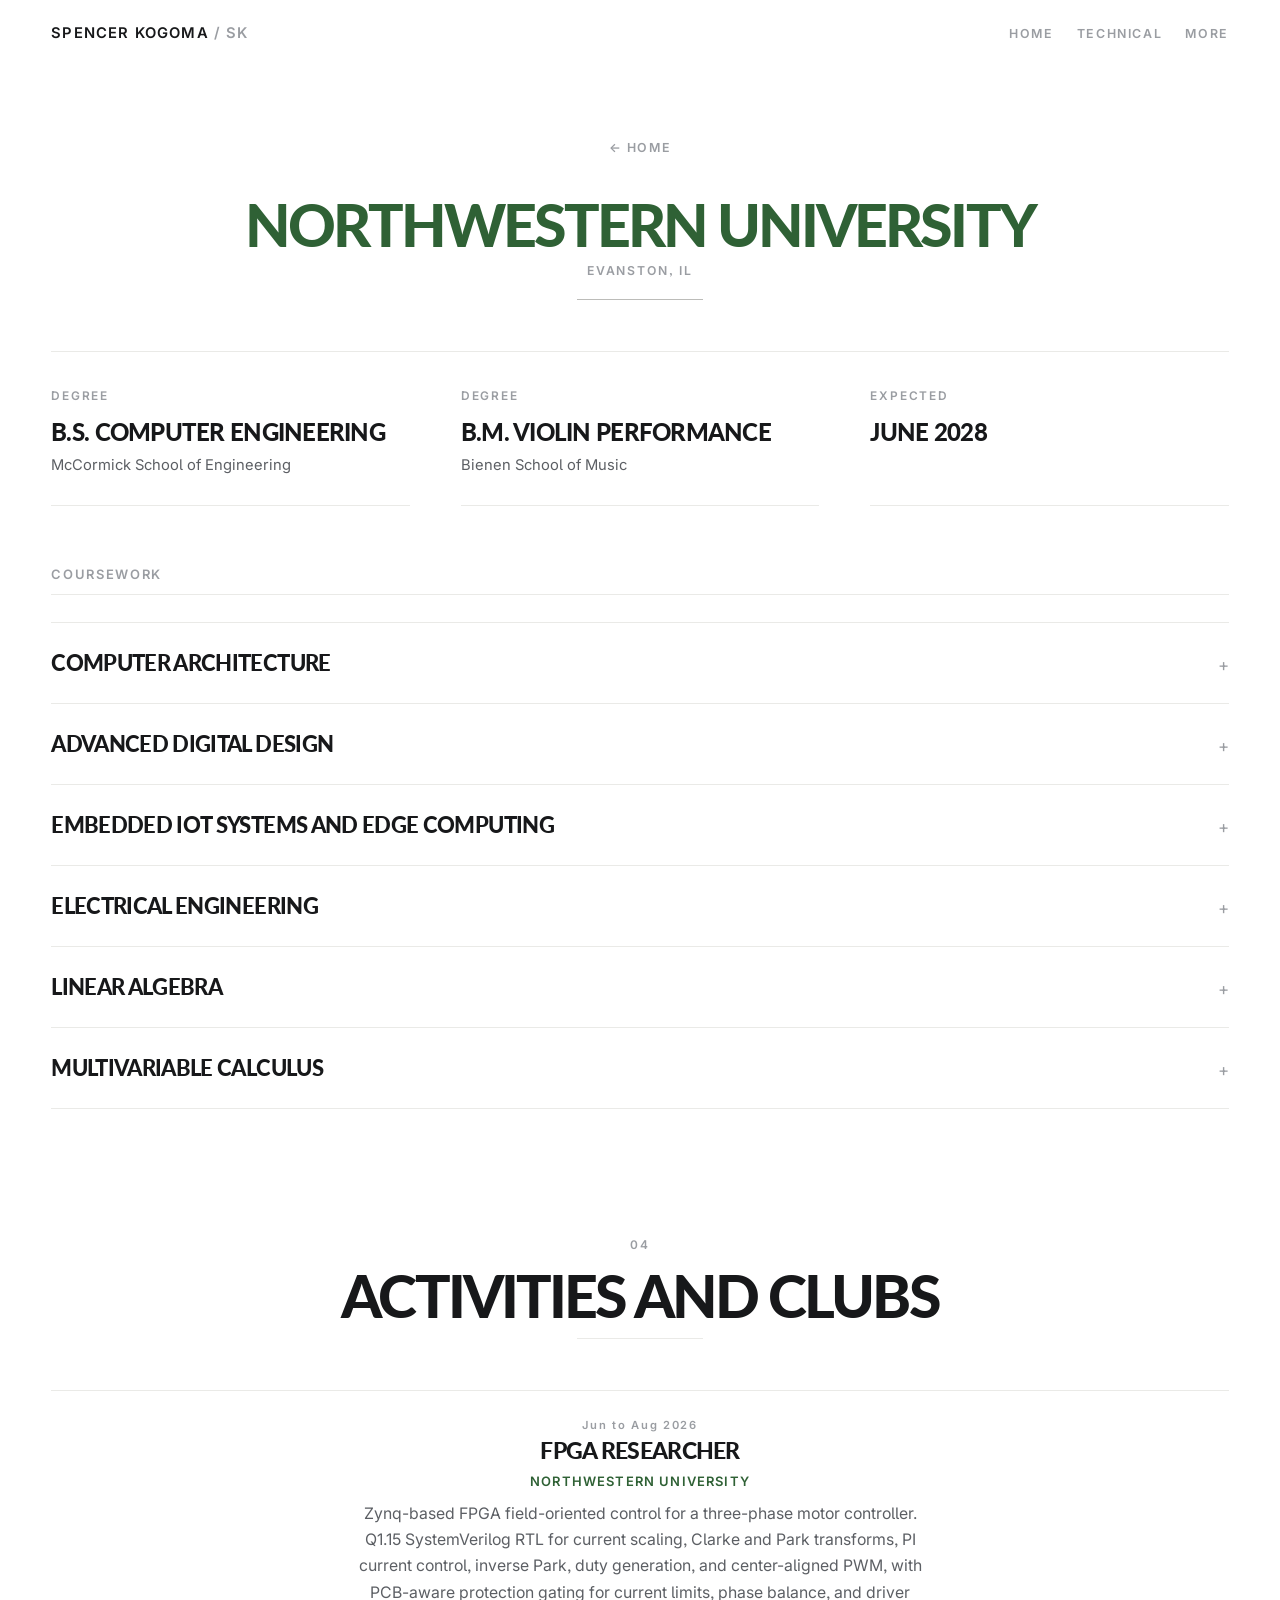
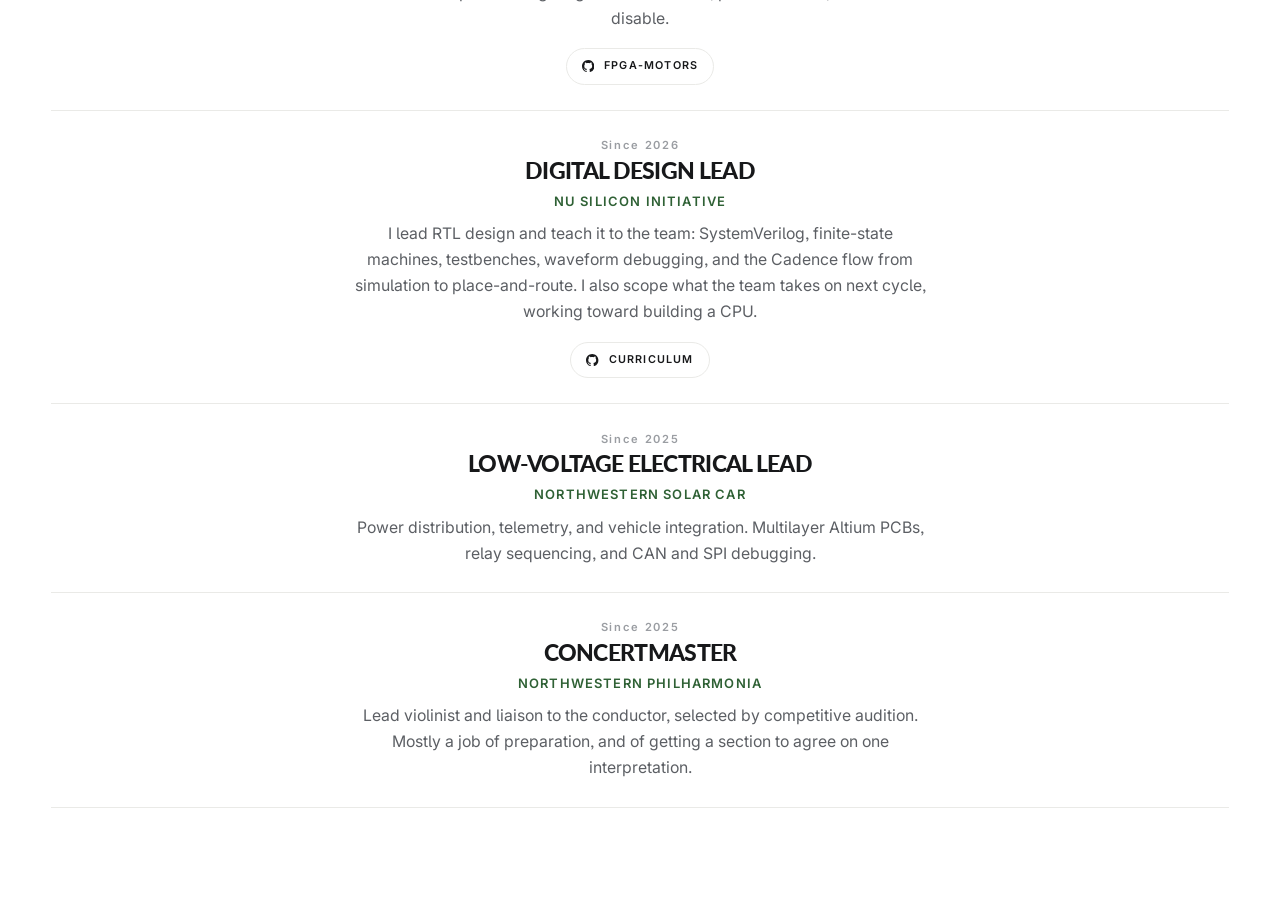
==== commit b465fa93: "Collapse the coursework into dropdowns The section is now six course names; what each one covers app" ====
--- a/background.html
+++ b/background.html
@@ -10,7 +10,7 @@
 <link rel="preconnect" href="https://fonts.googleapis.com">
 <link rel="preconnect" href="https://fonts.gstatic.com" crossorigin>
 <link href="https://fonts.googleapis.com/css2?family=Inter:wght@400;500;600;700&family=Lato:wght@700;900&display=swap" rel="stylesheet">
-<link rel="stylesheet" href="assets/site.css?v=7656ac37">
+<link rel="stylesheet" href="assets/site.css?v=bcf7ba32">
 </head>
 <body>
 <div class="bar" aria-hidden="true"><span id="bar"></span></div>
@@ -60,31 +60,61 @@
 
       <div class="nu-block rv">
         <h3 class="nu-sub">Coursework</h3>
-        <div class="courses">
-          <div class="course">
-            <h4>Computer Architecture</h4>
-            <p>Pipelining, memory hierarchy, caching, and the tradeoffs behind instruction-level parallelism.</p>
-          </div>
-          <div class="course">
-            <h4>Advanced Digital Design</h4>
-            <p>RTL design of synchronous systems, timing analysis, and verifying a design before it reaches silicon.</p>
-          </div>
-          <div class="course">
-            <h4>Embedded IoT Systems and Edge Computing</h4>
-            <p>Microcontrollers, sensor interfaces, and networked devices that compute at the edge rather than in a data centre.</p>
-          </div>
-          <div class="course">
-            <h4>Electrical Engineering</h4>
-            <p>Circuit analysis, signals, and the device physics underneath the digital abstraction.</p>
-          </div>
-          <div class="course">
-            <h4>Linear Algebra</h4>
-            <p>Vector spaces, matrix transformations, and decompositions, the maths behind every fixed-point datapath I write.</p>
-          </div>
-          <div class="course">
-            <h4>Multivariable Calculus</h4>
-            <p>Vector calculus and integration across several dimensions, applied to fields and continuous systems.</p>
-          </div>
+        <div class="drops">
+          <details class="drop">
+            <summary>
+              <span class="drop-t">Computer Architecture</span>
+              <span class="drop-s" aria-hidden="true">+</span>
+            </summary>
+            <div class="drop-body">
+              <p>Pipelining, memory hierarchy, caching, and the tradeoffs behind instruction-level parallelism.</p>
+            </div>
+          </details>
+          <details class="drop">
+            <summary>
+              <span class="drop-t">Advanced Digital Design</span>
+              <span class="drop-s" aria-hidden="true">+</span>
+            </summary>
+            <div class="drop-body">
+              <p>RTL design of synchronous systems, timing analysis, and verifying a design before it reaches silicon.</p>
+            </div>
+          </details>
+          <details class="drop">
+            <summary>
+              <span class="drop-t">Embedded IoT Systems and Edge Computing</span>
+              <span class="drop-s" aria-hidden="true">+</span>
+            </summary>
+            <div class="drop-body">
+              <p>Microcontrollers, sensor interfaces, and networked devices that compute at the edge rather than in a data centre.</p>
+            </div>
+          </details>
+          <details class="drop">
+            <summary>
+              <span class="drop-t">Electrical Engineering</span>
+              <span class="drop-s" aria-hidden="true">+</span>
+            </summary>
+            <div class="drop-body">
+              <p>Circuit analysis, signals, and the device physics underneath the digital abstraction.</p>
+            </div>
+          </details>
+          <details class="drop">
+            <summary>
+              <span class="drop-t">Linear Algebra</span>
+              <span class="drop-s" aria-hidden="true">+</span>
+            </summary>
+            <div class="drop-body">
+              <p>Vector spaces, matrix transformations, and decompositions, the maths behind every fixed-point datapath I write.</p>
+            </div>
+          </details>
+          <details class="drop">
+            <summary>
+              <span class="drop-t">Multivariable Calculus</span>
+              <span class="drop-s" aria-hidden="true">+</span>
+            </summary>
+            <div class="drop-body">
+              <p>Vector calculus and integration across several dimensions, applied to fields and continuous systems.</p>
+            </div>
+          </details>
         </div>
       </div>
 
--- a/assets/site.css
+++ b/assets/site.css
@@ -1030,12 +1030,7 @@
   margin-bottom:clamp(1rem,2.5vw,1.5rem);
 }
 
-.courses{display:grid;gap:clamp(1.1rem,2.6vw,1.6rem)}
-@media(min-width:44rem){.courses{grid-template-columns:repeat(2,minmax(0,1fr));column-gap:clamp(2rem,4vw,3rem)}}
-.course h4{
-  font-size:.92rem;font-weight:600;letter-spacing:-.01em;color:var(--text);
-}
-.course p{margin-top:.35rem;font-size:.85rem;line-height:1.65;color:var(--text-soft);max-width:46ch;margin-inline:auto}
+@media(min-width:44rem){}
 
 /* dropdowns */
 .drops{border-top:1px solid var(--line)}
@@ -1196,3 +1191,7 @@
 @media(max-width:34rem){
   .pager{flex-wrap:wrap;justify-content:center;gap:.9rem}
 }
+
+/* a course dropdown carries no role line, so the title takes the space */
+.drop summary .drop-t{margin-right:auto;text-align:left}
+.drop summary{justify-content:space-between}
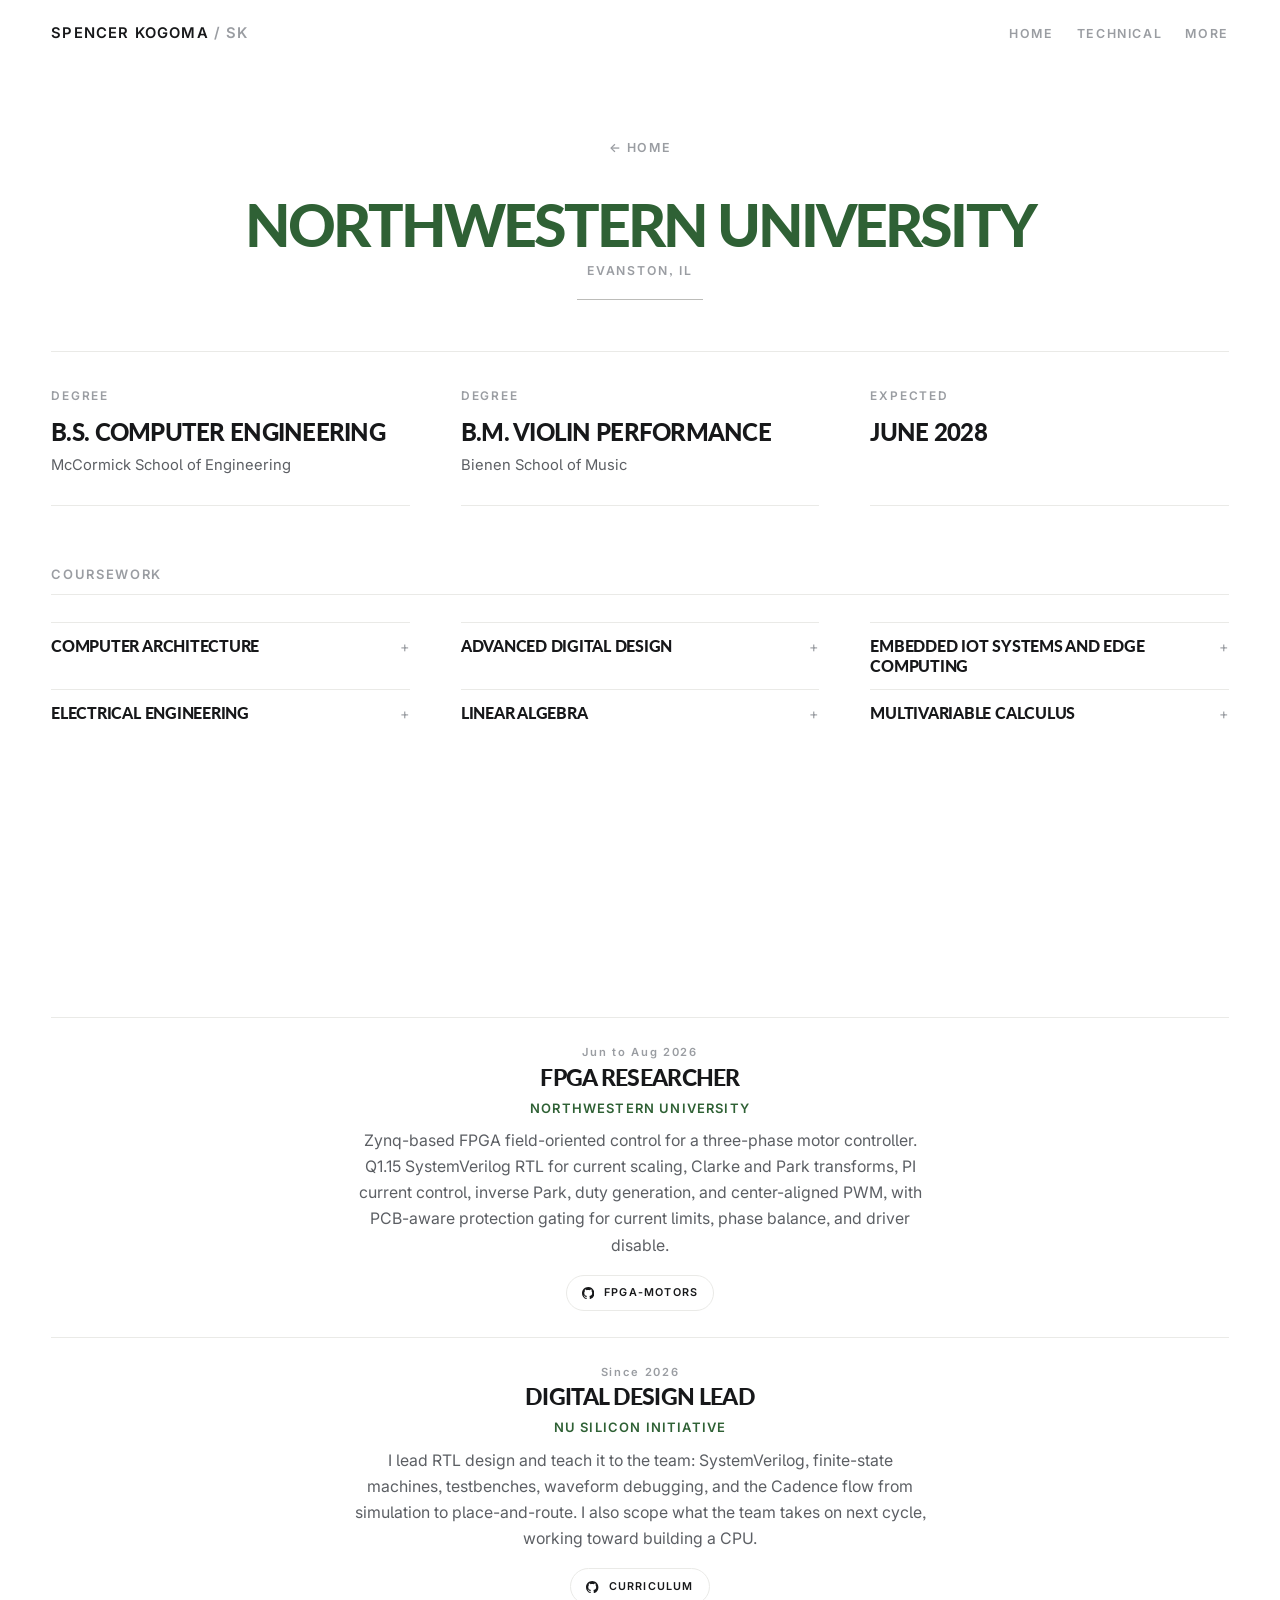
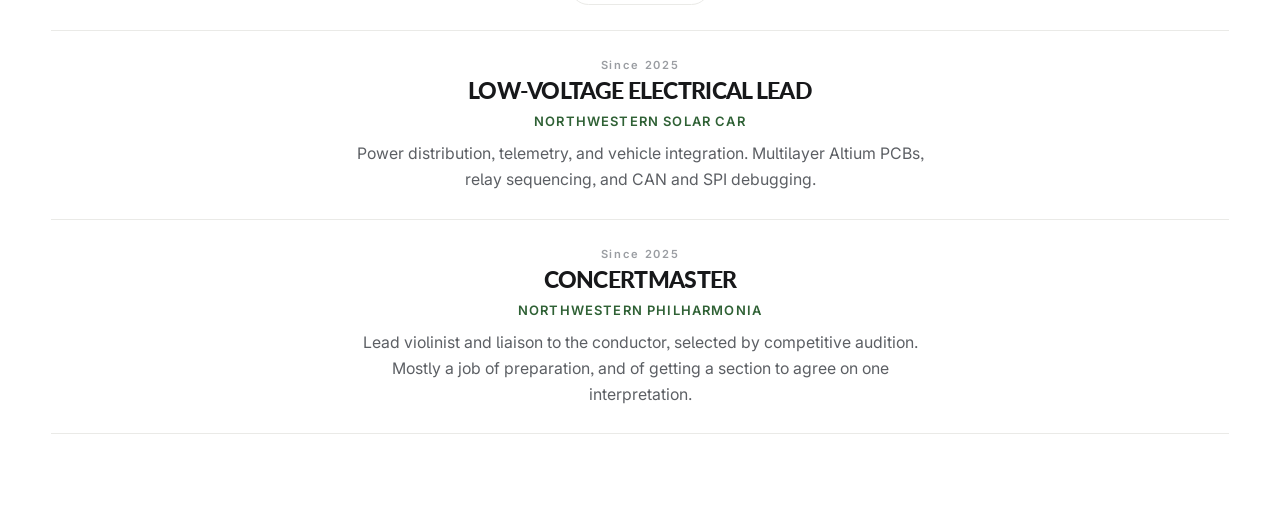
==== commit 7362f177: "Flow the coursework into columns A full row per course wasted the width and made six classes look li" ====
--- a/background.html
+++ b/background.html
@@ -10,7 +10,7 @@
 <link rel="preconnect" href="https://fonts.googleapis.com">
 <link rel="preconnect" href="https://fonts.gstatic.com" crossorigin>
 <link href="https://fonts.googleapis.com/css2?family=Inter:wght@400;500;600;700&family=Lato:wght@700;900&display=swap" rel="stylesheet">
-<link rel="stylesheet" href="assets/site.css?v=bcf7ba32">
+<link rel="stylesheet" href="assets/site.css?v=479d6048">
 </head>
 <body>
 <div class="bar" aria-hidden="true"><span id="bar"></span></div>
@@ -60,7 +60,7 @@
 
       <div class="nu-block rv">
         <h3 class="nu-sub">Coursework</h3>
-        <div class="drops">
+        <div class="drops cols">
           <details class="drop">
             <summary>
               <span class="drop-t">Computer Architecture</span>
--- a/assets/site.css
+++ b/assets/site.css
@@ -1195,3 +1195,48 @@
 /* a course dropdown carries no role line, so the title takes the space */
 .drop summary .drop-t{margin-right:auto;text-align:left}
 .drop summary{justify-content:space-between}
+
+/* project state, inline with the title so no row is added */
+.row-title{display:flex;align-items:center;justify-content:center;gap:.55rem;flex-wrap:wrap}
+.row-state{
+  display:inline-flex;align-items:center;gap:.35rem;
+  padding:.12rem .5rem;border:1px solid var(--line);border-radius:999px;
+  font-family:var(--sans);font-size:.56rem;font-weight:600;letter-spacing:.14em;
+  text-transform:uppercase;line-height:1.7;color:var(--text-dim);
+  white-space:nowrap;
+}
+.row-state::before{
+  content:"";width:.34rem;height:.34rem;border-radius:50%;
+  background:var(--text-dim);flex:none;
+}
+.row-state.is-active{color:var(--green);border-color:rgba(47,97,53,.32)}
+.row-state.is-active::before{background:var(--green)}
+
+/* ============================================================
+   COURSEWORK IN COLUMNS
+   One row per course wasted the width. These flow into columns and
+   each still opens in place.
+   ============================================================ */
+.drops.cols{
+  border-top:0;
+  display:grid;gap:0 clamp(1.4rem,4vw,3rem);
+}
+@media(min-width:40rem){.drops.cols{grid-template-columns:repeat(2,minmax(0,1fr))}}
+@media(min-width:68rem){.drops.cols{grid-template-columns:repeat(3,minmax(0,1fr))}}
+.drops.cols .drop{
+  border-top:1px solid var(--line);border-bottom:0;
+  align-self:start;
+}
+.drops.cols summary{
+  padding:.7rem 0;gap:.5rem;align-items:baseline;
+}
+.drops.cols summary:hover{padding-left:.4rem}
+.drops.cols .drop-t{
+  font-size:clamp(.76rem,1.3vw,.9rem);
+  letter-spacing:-.015em;line-height:1.25;white-space:normal;
+}
+.drops.cols .drop-s{font-size:.8rem}
+.drops.cols .drop-body{padding-bottom:.85rem}
+.drops.cols .drop-body p{
+  font-size:.8rem;line-height:1.6;max-width:none;
+}
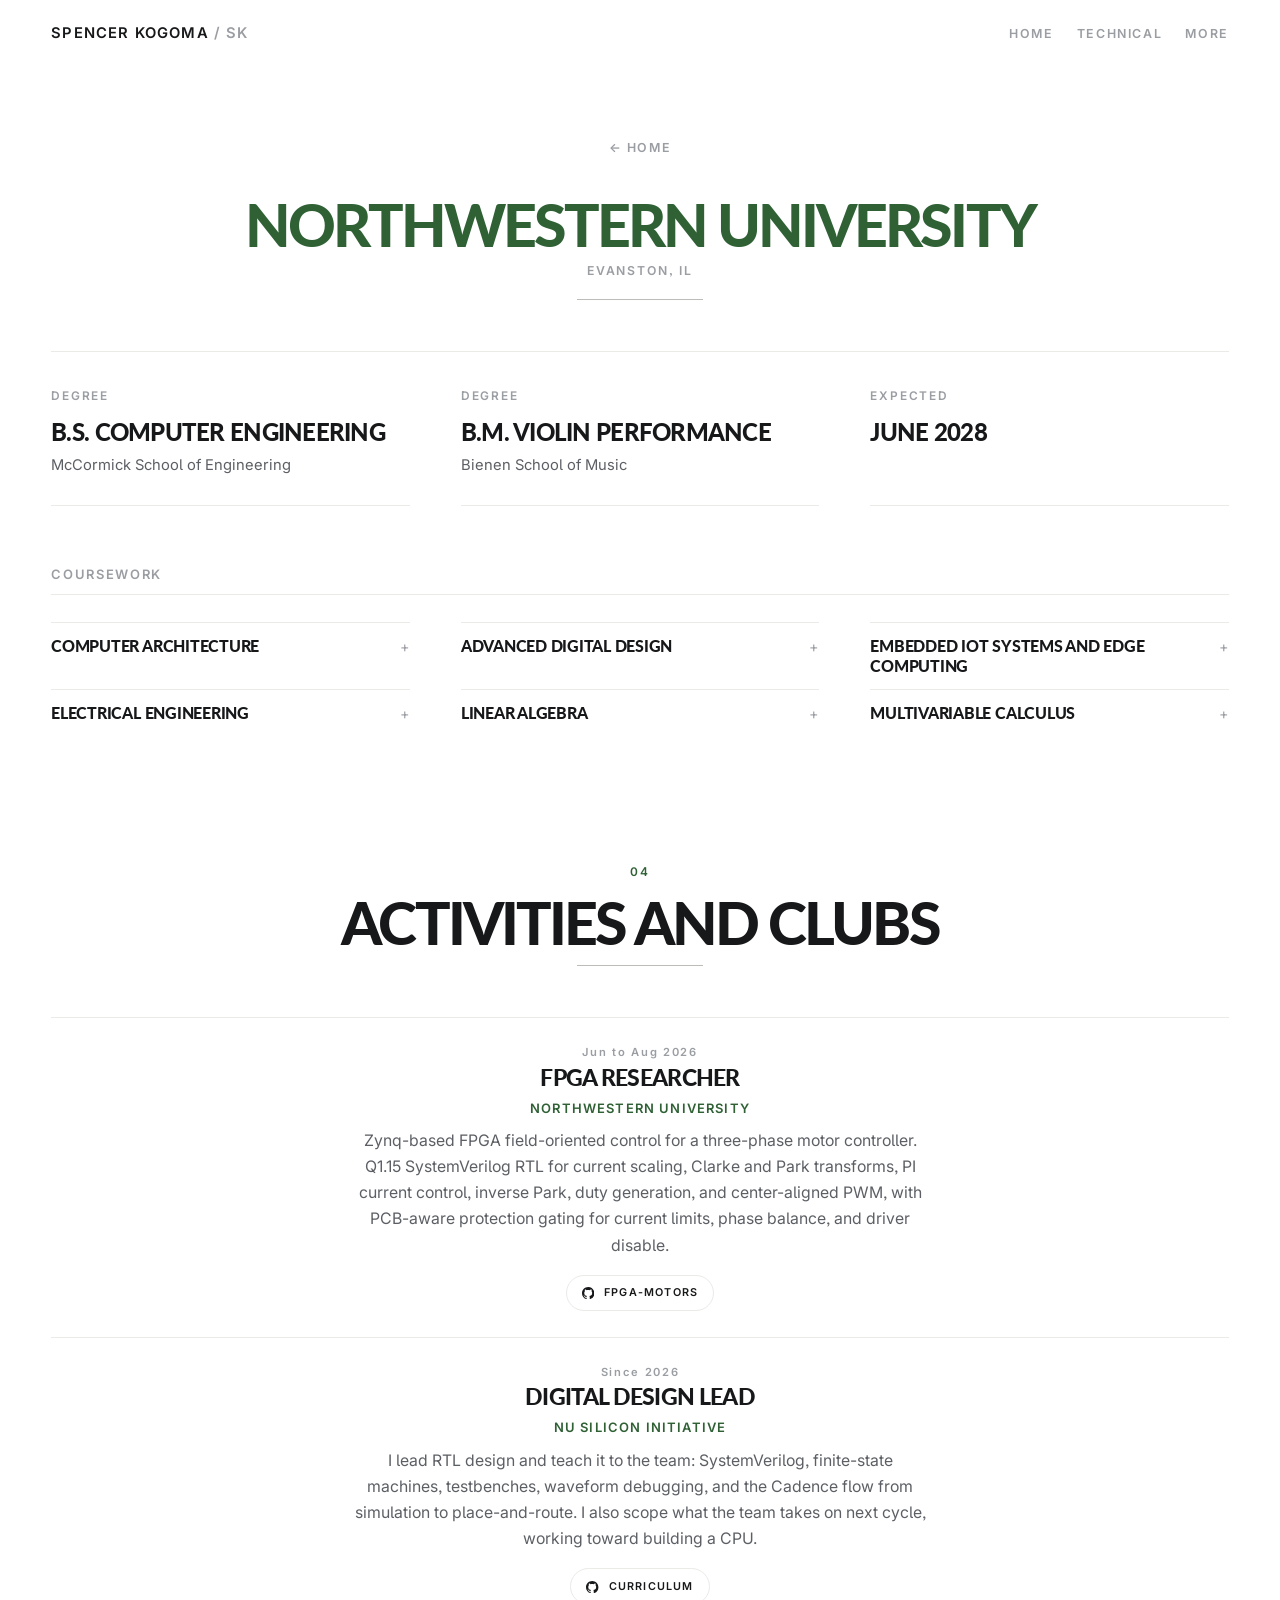
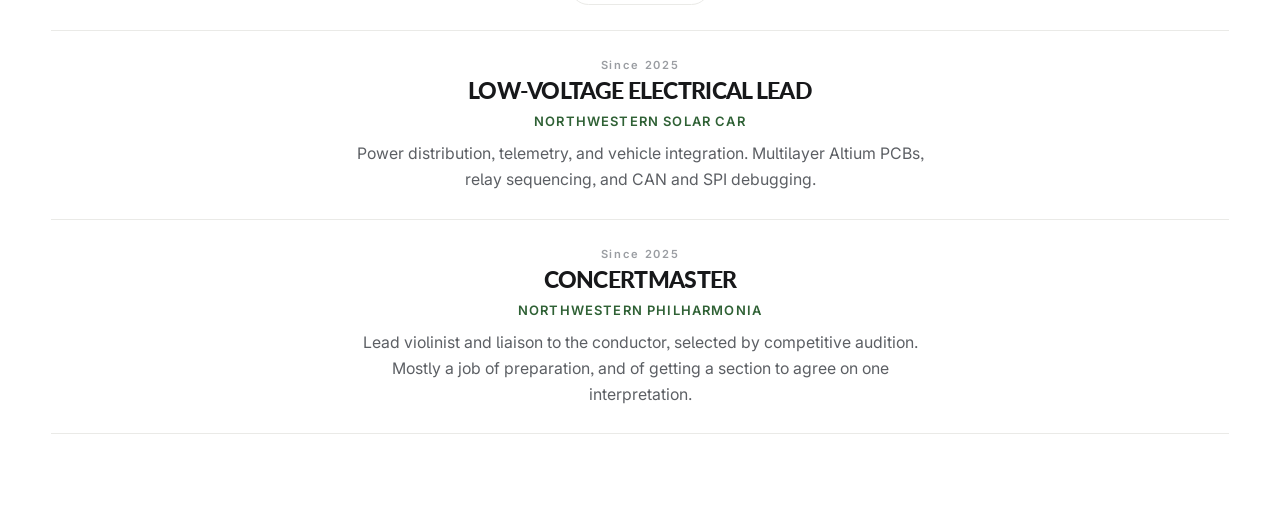
==== commit 5e36a56e: "Add original project screenshots and FPGA research exploration" ====
--- a/background.html
+++ b/background.html
@@ -10,7 +10,7 @@
 <link rel="preconnect" href="https://fonts.googleapis.com">
 <link rel="preconnect" href="https://fonts.gstatic.com" crossorigin>
 <link href="https://fonts.googleapis.com/css2?family=Inter:wght@400;500;600;700&family=Lato:wght@700;900&display=swap" rel="stylesheet">
-<link rel="stylesheet" href="assets/site.css?v=479d6048">
+<link rel="stylesheet" href="assets/site.css?v=20261014">
 </head>
 <body>
 <div class="bar" aria-hidden="true"><span id="bar"></span></div>
@@ -136,7 +136,7 @@
             <h3>FPGA Researcher</h3>
             <p class="org">Northwestern University</p>
             <p>Zynq-based FPGA field-oriented control for a three-phase motor controller. Q1.15 SystemVerilog RTL for current scaling, Clarke and Park transforms, PI current control, inverse Park, duty generation, and center-aligned PWM, with PCB-aware protection gating for current limits, phase balance, and driver disable.</p>
-            <a class="gh gh-sm" href="https://github.com/spenchh/fpga-motors" target="_blank" rel="noopener noreferrer"><svg viewBox="0 0 16 16" aria-hidden="true"><path d="M8 0C3.58 0 0 3.58 0 8c0 3.54 2.29 6.53 5.47 7.59.4.07.55-.17.55-.38 0-.19-.01-.82-.01-1.49-2.01.37-2.53-.49-2.69-.94-.09-.23-.48-.94-.82-1.13-.28-.15-.68-.52-.01-.53.63-.01 1.08.58 1.23.82.72 1.21 1.87.87 2.33.66.07-.52.28-.87.51-1.07-1.78-.2-3.64-.89-3.64-3.95 0-.87.31-1.59.82-2.15-.08-.2-.36-1.02.08-2.12 0 0 .67-.21 2.2.82.64-.18 1.32-.27 2-.27s1.36.09 2 .27c1.53-1.04 2.2-.82 2.2-.82.44 1.1.16 1.92.08 2.12.51.56.82 1.27.82 2.15 0 3.07-1.87 3.75-3.65 3.95.29.25.54.73.54 1.48 0 1.07-.01 1.93-.01 2.2 0 .21.15.46.55.38A8.01 8.01 0 0 0 16 8c0-4.42-3.58-8-8-8z"/></svg> fpga-motors</a>
+            <a class="gh gh-sm" href="https://github.com/spenchh/FPGA-foc-motor-control" target="_blank" rel="noopener noreferrer"><svg viewBox="0 0 16 16" aria-hidden="true"><path d="M8 0C3.58 0 0 3.58 0 8c0 3.54 2.29 6.53 5.47 7.59.4.07.55-.17.55-.38 0-.19-.01-.82-.01-1.49-2.01.37-2.53-.49-2.69-.94-.09-.23-.48-.94-.82-1.13-.28-.15-.68-.52-.01-.53.63-.01 1.08.58 1.23.82.72 1.21 1.87.87 2.33.66.07-.52.28-.87.51-1.07-1.78-.2-3.64-.89-3.64-3.95 0-.87.31-1.59.82-2.15-.08-.2-.36-1.02.08-2.12 0 0 .67-.21 2.2.82.64-.18 1.32-.27 2-.27s1.36.09 2 .27c1.53-1.04 2.2-.82 2.2-.82.44 1.1.16 1.92.08 2.12.51.56.82 1.27.82 2.15 0 3.07-1.87 3.75-3.65 3.95.29.25.54.73.54 1.48 0 1.07-.01 1.93-.01 2.2 0 .21.15.46.55.38A8.01 8.01 0 0 0 16 8c0-4.42-3.58-8-8-8z"/></svg> fpga-motors</a>
           </div>
         </li>
         <li>
@@ -170,6 +170,6 @@
 </main>
 
 
-<script src="assets/site.js?v=e14a26b7"></script>
+<script src="assets/site.js?v=20261014"></script>
 </body>
 </html>
--- a/assets/site.css
+++ b/assets/site.css
@@ -1240,3 +1240,55 @@
 .drops.cols .drop-body p{
   font-size:.8rem;line-height:1.6;max-width:none;
 }
+
+/* Experience marks retain their original proportions and colors. */
+.experience-note{display:flex;align-items:center;gap:1rem;width:fit-content;margin:1.8rem auto 0;text-align:left;font-size:.9rem;color:var(--text-soft)}
+.experience-note>img{width:3.4rem;height:auto;flex:none}
+.experience-location{display:block;margin-top:.25rem;font-size:.75rem;line-height:1.5}
+.experience-logos{display:flex;align-items:center;gap:1rem;padding:.5rem 0}
+.nasa-mark{width:3.5rem;height:auto;display:block}
+@media(max-width:35rem){.experience-note{font-size:.8rem;gap:.75rem}.experience-note>img{width:2.9rem}.experience-location{font-size:.7rem}}
+
+/* Original project captures retain their full frame and readable captions. */
+.project-visual{margin:0;min-width:0;text-align:left}
+.project-visual a{display:block;border:1px solid var(--line);background:#f5f6f7;border-radius:4px;overflow:hidden}
+.project-visual img{display:block;width:100%;height:auto;object-fit:contain}
+.project-visual figcaption{margin-top:.65rem;font-size:.8rem;line-height:1.6;color:var(--text-soft);letter-spacing:0}
+.lead-visual{max-width:54rem;margin:2.5rem auto 0}
+.lead-visual img{max-height:36rem}
+.evidence-grid{display:grid;grid-template-columns:repeat(2,minmax(0,1fr));gap:1.25rem;align-items:start}
+.prose:has(.project-visual){max-width:64rem;margin-inline:auto}
+.evidence-grid img{aspect-ratio:3/2}
+.work-previews{display:grid;grid-template-columns:repeat(2,minmax(0,1fr));gap:2rem;margin-bottom:3rem}
+.work-preview{display:block;min-width:0}
+.work-preview>img{display:block;width:100%;height:20rem;object-fit:contain;background:#f6f7f8;border:1px solid var(--line);border-radius:4px}
+.work-preview:first-child>img{background:#111}
+.work-preview>span{display:block;margin-top:.9rem;font-size:1.1rem;font-weight:600;letter-spacing:0}
+.work-preview small{display:block;margin-top:.25rem;font-size:.85rem;font-weight:400;color:var(--text-soft)}
+.home-work-previews{display:grid;grid-template-columns:repeat(2,minmax(0,1fr));gap:1rem;max-width:32rem;margin:1.5rem auto 0}
+.home-work-previews img{display:block;width:100%;height:8rem;object-fit:contain;background:#f6f7f8;border:1px solid var(--line);border-radius:4px}
+.home-work-previews a:first-child img{background:#111}
+.home-work-previews span{display:block;font-size:.75rem;margin-top:.45rem}
+.small-projects{margin-top:2.5rem;border-top:1px solid var(--line);padding-top:1.2rem}
+.small-projects h3{font-size:1rem;letter-spacing:0;margin-bottom:.7rem}
+.small-projects a{display:flex;gap:1rem;justify-content:space-between;border-bottom:1px solid var(--line);padding:.85rem 0;font-size:.88rem}
+.small-projects a span:last-child{color:var(--text-soft)}
+.table-scroll{overflow-x:auto}
+.research-table{border-collapse:collapse;width:100%;text-align:left;font-size:.9rem;line-height:1.6}
+.research-table th,.research-table td{border-bottom:1px solid var(--line);padding:1rem .8rem;vertical-align:top}
+.research-table th{font-weight:600}
+.image-dialog{position:fixed;inset:0;margin:auto;width:min(96vw,100rem);max-height:94dvh;padding:1rem;border:1px solid var(--line);border-radius:6px;background:var(--bg);color:var(--text)}
+.image-dialog::backdrop{background:rgba(0,0,0,.8)}
+.image-dialog img{display:block;max-width:100%;max-height:76dvh;width:auto;height:auto;margin:auto;object-fit:contain}
+.image-dialog-header{display:flex;gap:1rem;align-items:center;justify-content:space-between;margin-bottom:1rem}
+.image-dialog-header p{font-size:.85rem;line-height:1.5}
+.image-dialog button{font:inherit;font-size:.85rem;border:1px solid var(--line);border-radius:4px;padding:.5rem .8rem;background:var(--bg);color:var(--text);cursor:pointer;flex:none}
+body:has(.image-dialog[open]){overflow:hidden}
+@media(max-width:40rem){
+  .work-previews,.evidence-grid{grid-template-columns:1fr}
+  .work-preview>img{height:16rem}
+  .small-projects a{flex-direction:column;gap:.2rem}
+  .research-table th,.research-table td{padding:.65rem .45rem;font-size:.8rem}
+  .image-dialog{padding:.65rem}
+}
+@media(max-height:46rem){.home-work-previews img{height:5rem}.home-work-previews{margin-top:1rem}}
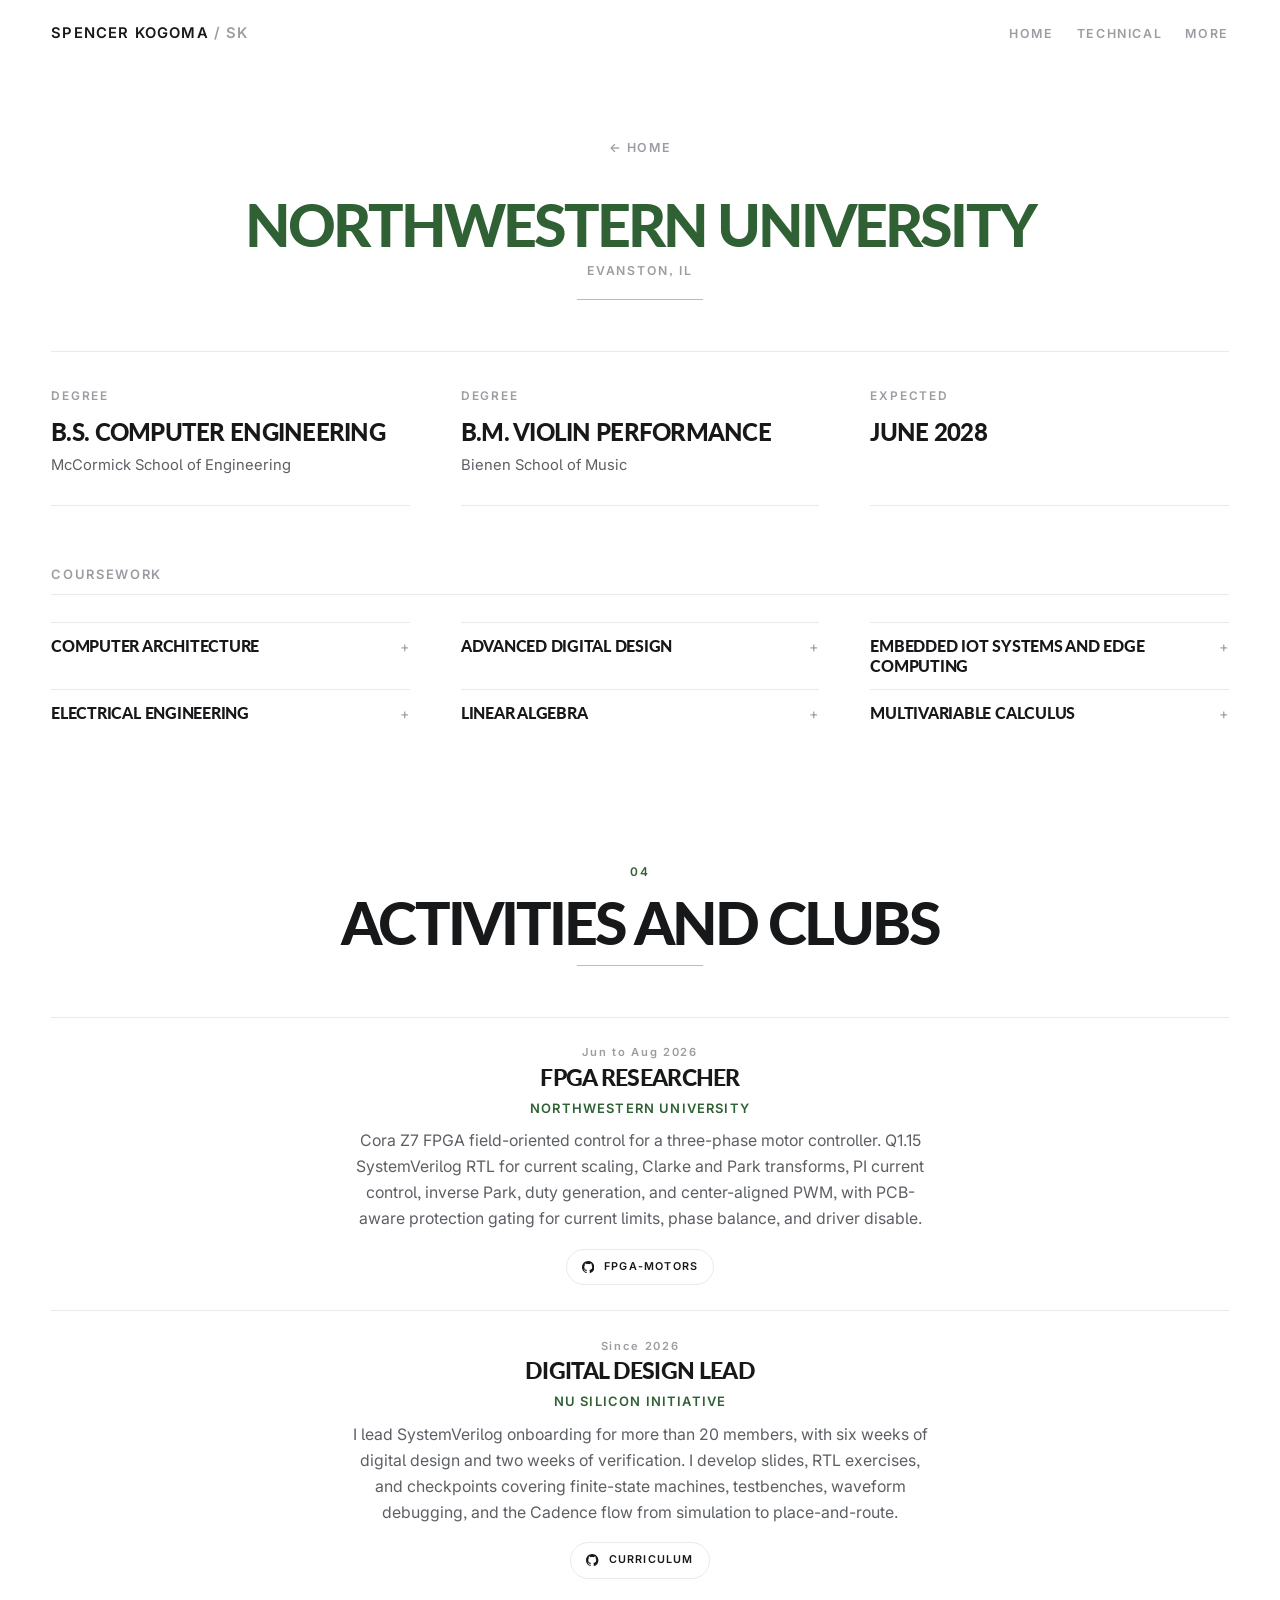
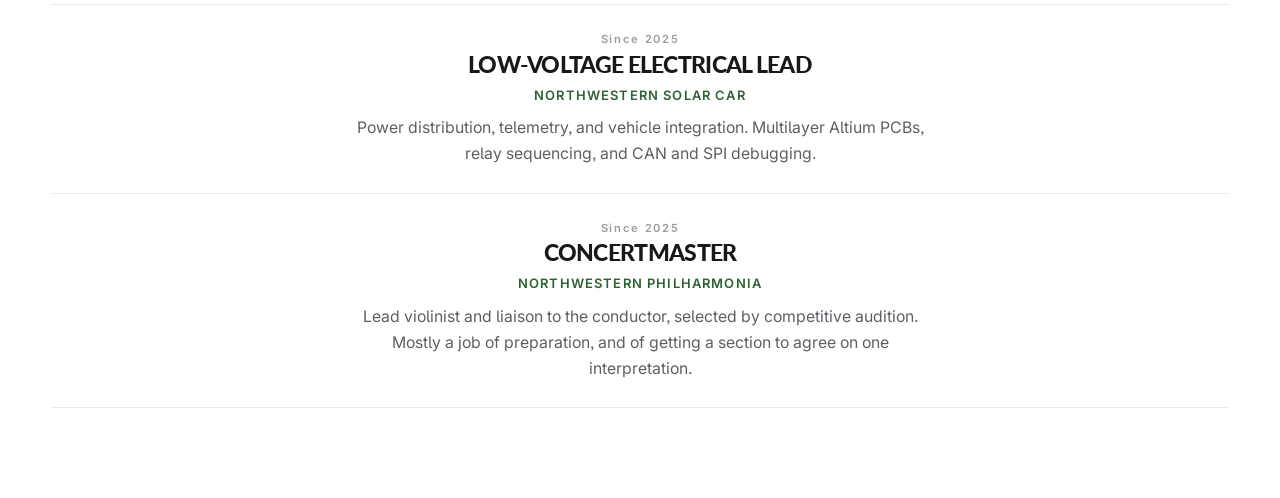
==== commit 79c4f690: "Feature FAULTLINE research and MAC array; update NASA work and camera gallery" ====
--- a/background.html
+++ b/background.html
@@ -10,7 +10,7 @@
 <link rel="preconnect" href="https://fonts.googleapis.com">
 <link rel="preconnect" href="https://fonts.gstatic.com" crossorigin>
 <link href="https://fonts.googleapis.com/css2?family=Inter:wght@400;500;600;700&family=Lato:wght@700;900&display=swap" rel="stylesheet">
-<link rel="stylesheet" href="assets/site.css?v=20261014">
+<link rel="stylesheet" href="assets/site.css?v=20261024">
 </head>
 <body>
 <div class="bar" aria-hidden="true"><span id="bar"></span></div>
@@ -135,7 +135,7 @@
           <div>
             <h3>FPGA Researcher</h3>
             <p class="org">Northwestern University</p>
-            <p>Zynq-based FPGA field-oriented control for a three-phase motor controller. Q1.15 SystemVerilog RTL for current scaling, Clarke and Park transforms, PI current control, inverse Park, duty generation, and center-aligned PWM, with PCB-aware protection gating for current limits, phase balance, and driver disable.</p>
+            <p>Cora Z7 FPGA field-oriented control for a three-phase motor controller. Q1.15 SystemVerilog RTL for current scaling, Clarke and Park transforms, PI current control, inverse Park, duty generation, and center-aligned PWM, with PCB-aware protection gating for current limits, phase balance, and driver disable.</p>
             <a class="gh gh-sm" href="https://github.com/spenchh/FPGA-foc-motor-control" target="_blank" rel="noopener noreferrer"><svg viewBox="0 0 16 16" aria-hidden="true"><path d="M8 0C3.58 0 0 3.58 0 8c0 3.54 2.29 6.53 5.47 7.59.4.07.55-.17.55-.38 0-.19-.01-.82-.01-1.49-2.01.37-2.53-.49-2.69-.94-.09-.23-.48-.94-.82-1.13-.28-.15-.68-.52-.01-.53.63-.01 1.08.58 1.23.82.72 1.21 1.87.87 2.33.66.07-.52.28-.87.51-1.07-1.78-.2-3.64-.89-3.64-3.95 0-.87.31-1.59.82-2.15-.08-.2-.36-1.02.08-2.12 0 0 .67-.21 2.2.82.64-.18 1.32-.27 2-.27s1.36.09 2 .27c1.53-1.04 2.2-.82 2.2-.82.44 1.1.16 1.92.08 2.12.51.56.82 1.27.82 2.15 0 3.07-1.87 3.75-3.65 3.95.29.25.54.73.54 1.48 0 1.07-.01 1.93-.01 2.2 0 .21.15.46.55.38A8.01 8.01 0 0 0 16 8c0-4.42-3.58-8-8-8z"/></svg> fpga-motors</a>
           </div>
         </li>
@@ -144,7 +144,7 @@
           <div>
             <h3>Digital Design Lead</h3>
             <p class="org">NU Silicon Initiative</p>
-            <p>I lead RTL design and teach it to the team: SystemVerilog, finite-state machines, testbenches, waveform debugging, and the Cadence flow from simulation to place-and-route. I also scope what the team takes on next cycle, working toward building a CPU.</p>
+            <p>I lead SystemVerilog onboarding for more than 20 members, with six weeks of digital design and two weeks of verification. I develop slides, RTL exercises, and checkpoints covering finite-state machines, testbenches, waveform debugging, and the Cadence flow from simulation to place-and-route.</p>
             <a class="gh gh-sm" href="https://github.com/Northwestern-Silicats/digital-design-onboarding" target="_blank" rel="noopener noreferrer"><svg viewBox="0 0 16 16" aria-hidden="true"><path d="M8 0C3.58 0 0 3.58 0 8c0 3.54 2.29 6.53 5.47 7.59.4.07.55-.17.55-.38 0-.19-.01-.82-.01-1.49-2.01.37-2.53-.49-2.69-.94-.09-.23-.48-.94-.82-1.13-.28-.15-.68-.52-.01-.53.63-.01 1.08.58 1.23.82.72 1.21 1.87.87 2.33.66.07-.52.28-.87.51-1.07-1.78-.2-3.64-.89-3.64-3.95 0-.87.31-1.59.82-2.15-.08-.2-.36-1.02.08-2.12 0 0 .67-.21 2.2.82.64-.18 1.32-.27 2-.27s1.36.09 2 .27c1.53-1.04 2.2-.82 2.2-.82.44 1.1.16 1.92.08 2.12.51.56.82 1.27.82 2.15 0 3.07-1.87 3.75-3.65 3.95.29.25.54.73.54 1.48 0 1.07-.01 1.93-.01 2.2 0 .21.15.46.55.38A8.01 8.01 0 0 0 16 8c0-4.42-3.58-8-8-8z"/></svg> Curriculum</a>
           </div>
         </li>
@@ -170,6 +170,7 @@
 </main>
 
 
-<script src="assets/site.js?v=20261014"></script>
+<script src="assets/site.js?v=20261024"></script>
 </body>
 </html>
+
--- a/assets/site.css
+++ b/assets/site.css
@@ -1292,3 +1292,10 @@
   .image-dialog{padding:.65rem}
 }
 @media(max-height:46rem){.home-work-previews img{height:5rem}.home-work-previews{margin-top:1rem}}
+
+
+/* Vehicle photos keep their full frame, with an expandable view. */
+.camera-gallery{display:grid;grid-template-columns:repeat(2,minmax(0,1fr));gap:1.5rem;margin:2rem 0 3rem}
+.camera-gallery .project-visual:first-child{grid-column:1/-1;max-width:46rem;justify-self:center;width:100%}
+.camera-gallery img{max-height:34rem;object-fit:contain;background:#f5f6f7}
+@media(max-width:40rem){.camera-gallery{grid-template-columns:1fr}.camera-gallery .project-visual:first-child{grid-column:auto}}
